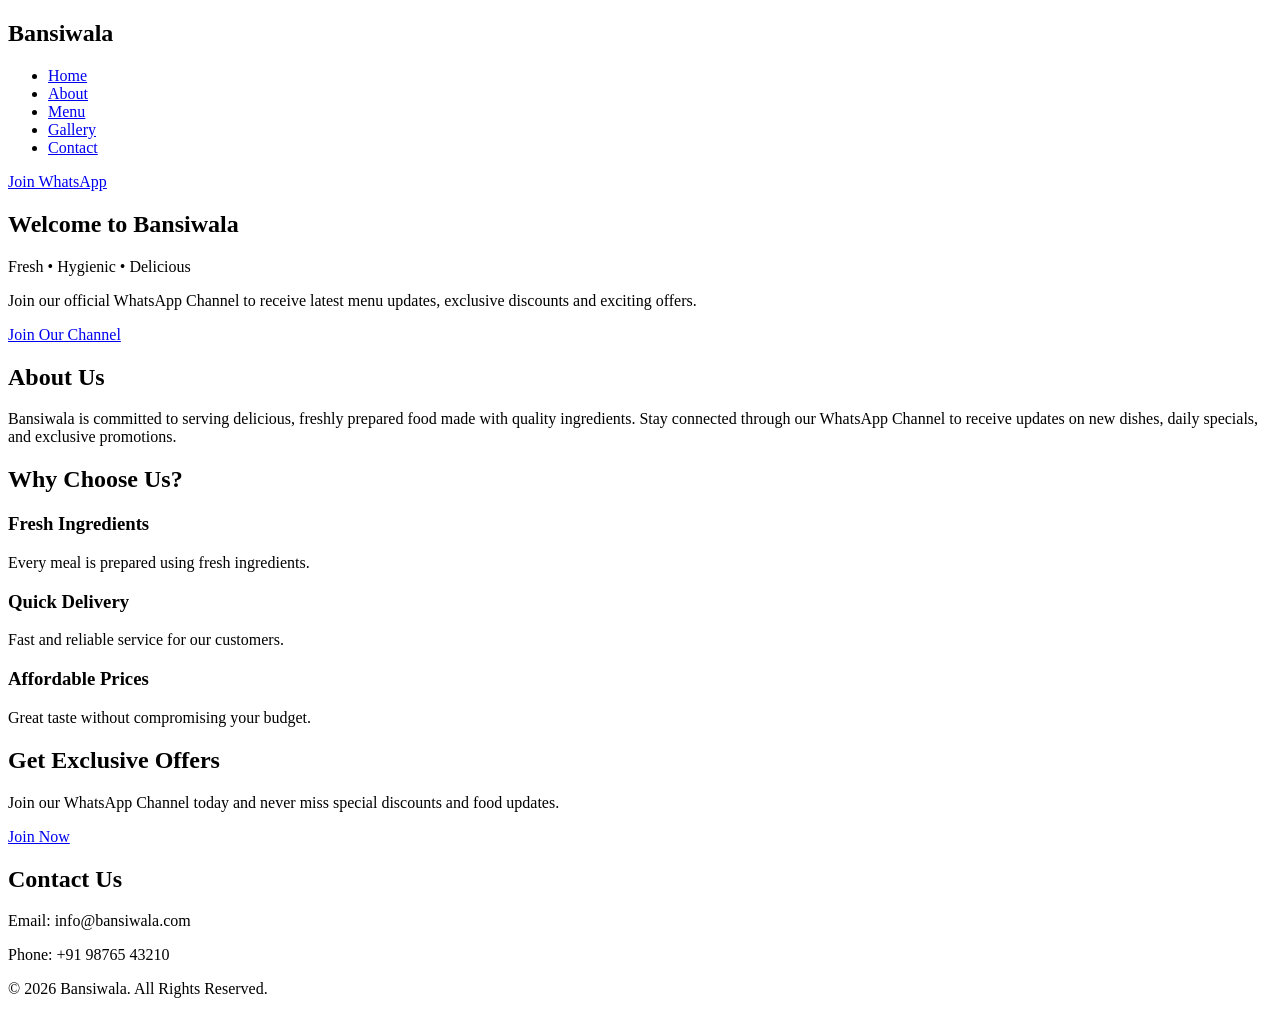
==== index.html @ 68e654a3 "Add files via upload" ====
<!DOCTYPE html>
<html lang="en">
<head>
    <meta charset="UTF-8">
    <meta name="viewport" content="width=device-width, initial-scale=1.0">
    <title>Bansiwala | Fresh Food & Offers</title>

    <meta name="description" content="Welcome to Bansiwala. Join our WhatsApp Channel for delicious food, special offers, and latest updates.">

    <link rel="stylesheet" href="css/style.css">
</head>
<body>

    <!-- Header -->
    <header>
        <nav class="navbar">
            <div class="logo">
                <h2>Bansiwala</h2>
            </div>

            <ul class="nav-links">
                <li><a href="#home">Home</a></li>
                <li><a href="#about">About</a></li>
                <li><a href="menu.html">Menu</a></li>
                <li><a href="gallery.html">Gallery</a></li>
                <li><a href="#contact">Contact</a></li>
            </ul>

            <a href="https://whatsapp.com/channel/0029VbCbAxzKAwEdVRpKkp0O"
               target="_blank"
               class="join-btn">
                Join WhatsApp
            </a>
        </nav>
    </header>

    <!-- Hero -->
    <section id="home" class="hero">

        <div class="hero-text">
            <h1>Welcome to Bansiwala</h1>

            <p>
                Fresh • Hygienic • Delicious
            </p>

            <p>
                Join our official WhatsApp Channel to receive
                latest menu updates, exclusive discounts and
                exciting offers.
            </p>

            <a href="https://whatsapp.com/channel/0029VbCbAxzKAwEdVRpKkp0O"
               target="_blank"
               class="hero-btn">
               Join Our Channel
            </a>
        </div>

    </section>

    <!-- About -->
    <section id="about">

        <h2>About Us</h2>

        <p>
            Bansiwala is committed to serving delicious,
            freshly prepared food made with quality ingredients.
            Stay connected through our WhatsApp Channel to receive
            updates on new dishes, daily specials, and exclusive
            promotions.
        </p>

    </section>

    <!-- Featured -->
    <section class="featured">

        <h2>Why Choose Us?</h2>

        <div class="cards">

            <div class="card">
                <h3>Fresh Ingredients</h3>
                <p>Every meal is prepared using fresh ingredients.</p>
            </div>

            <div class="card">
                <h3>Quick Delivery</h3>
                <p>Fast and reliable service for our customers.</p>
            </div>

            <div class="card">
                <h3>Affordable Prices</h3>
                <p>Great taste without compromising your budget.</p>
            </div>

        </div>

    </section>

    <!-- CTA -->
    <section class="cta">

        <h2>Get Exclusive Offers</h2>

        <p>
            Join our WhatsApp Channel today and never miss
            special discounts and food updates.
        </p>

        <a href="https://whatsapp.com/channel/0029VbCbAxzKAwEdVRpKkp0O"
           target="_blank"
           class="hero-btn">
           Join Now
        </a>

    </section>

    <!-- Contact -->
    <section id="contact">

        <h2>Contact Us</h2>

        <p>Email: info@bansiwala.com</p>

        <p>Phone: +91 98765 43210</p>

    </section>

    <!-- Footer -->
    <footer>

        <p>
            © 2026 Bansiwala. All Rights Reserved.
        </p>

    </footer>

    <script src="js/script.js"></script>

</body>
</html>
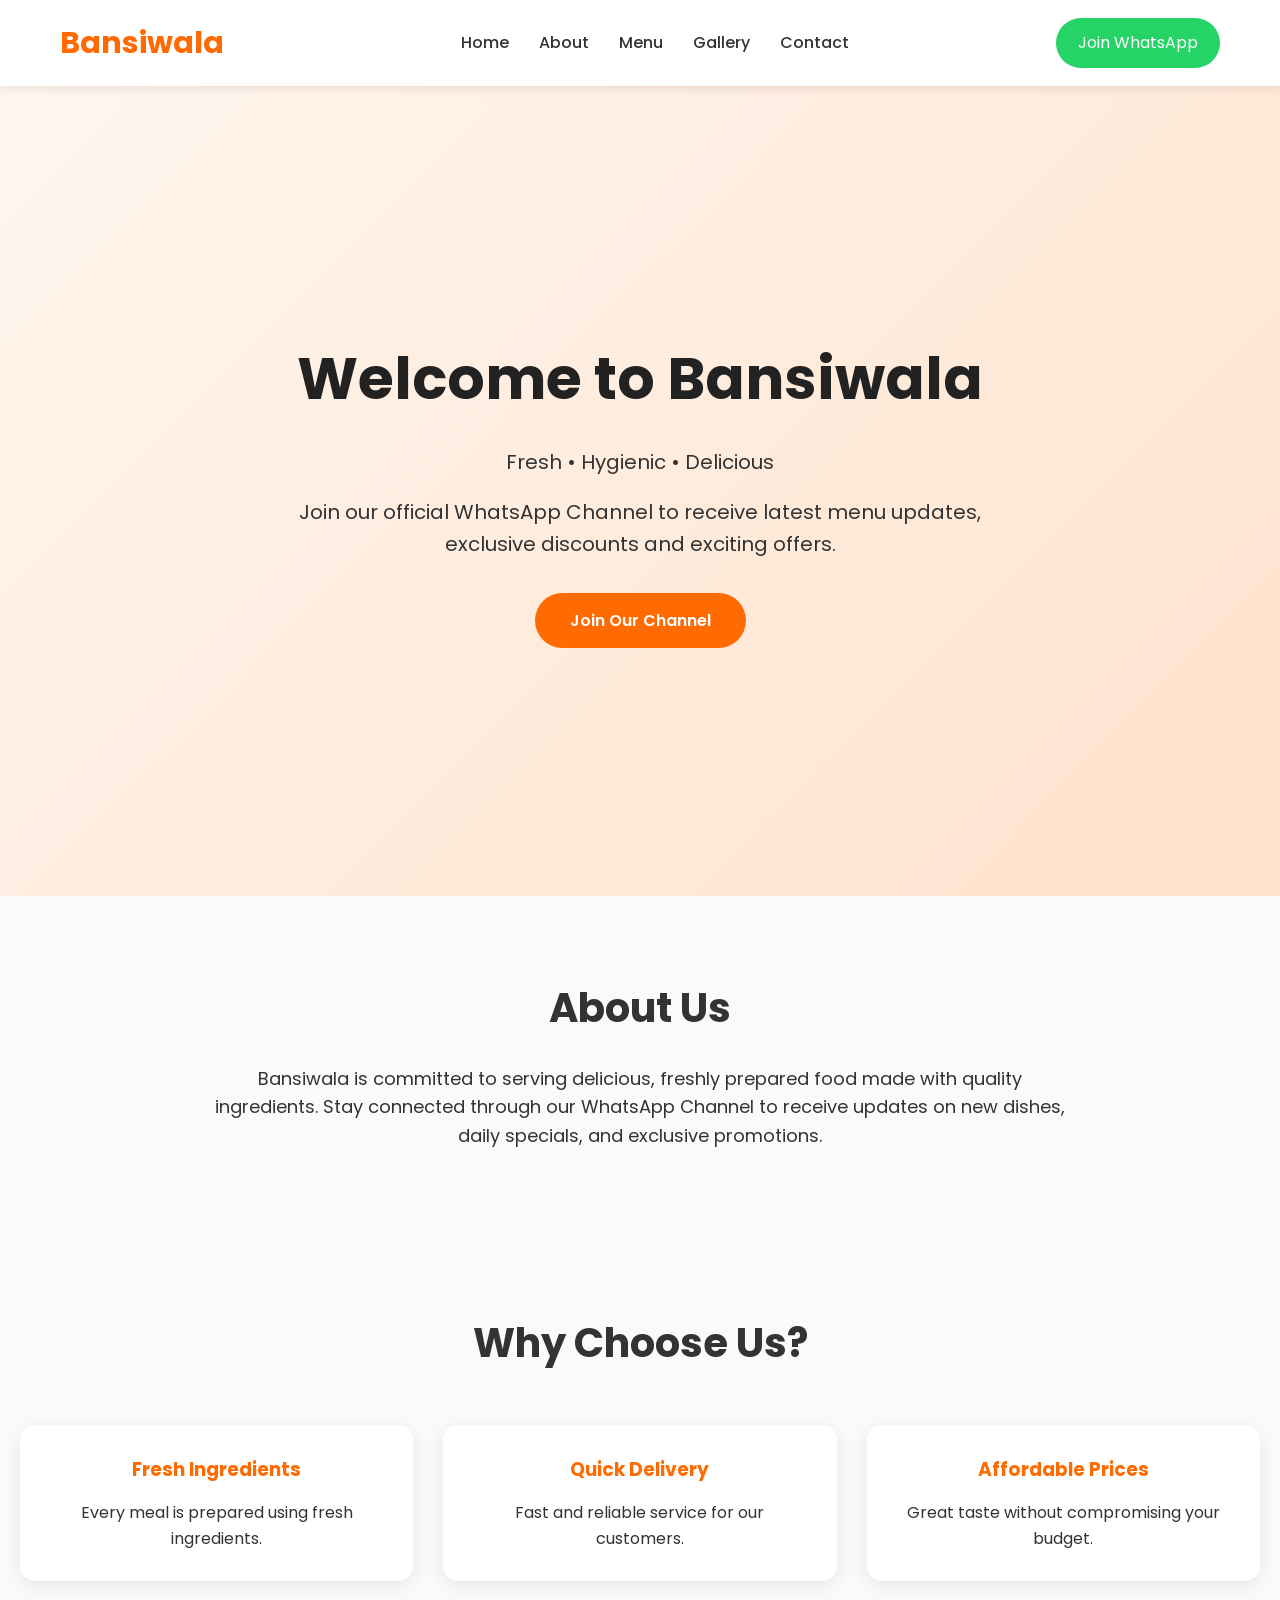
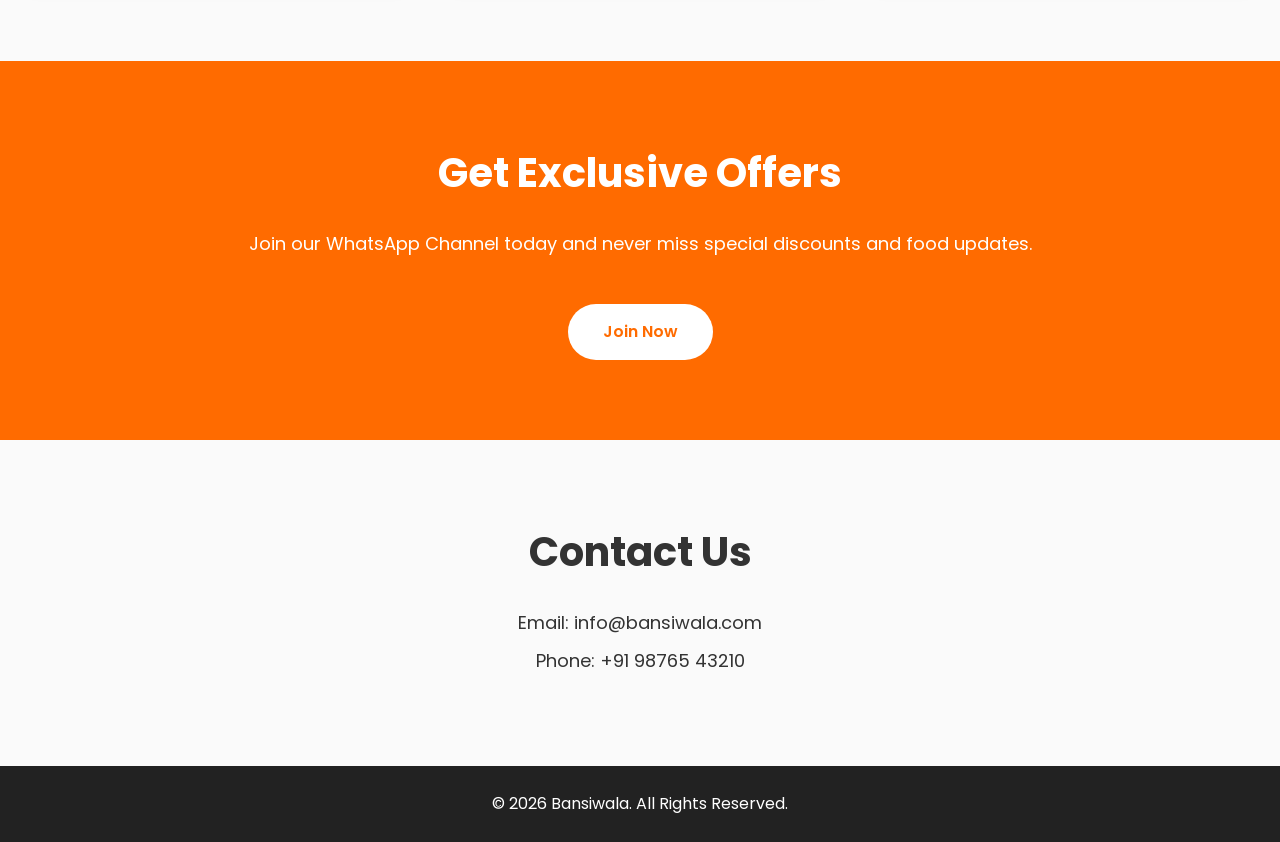
==== commit 0213914c: "Initial commit" ====
--- a/index.html
+++ b/index.html
@@ -1,144 +1,144 @@
-<!DOCTYPE html>
-<html lang="en">
-<head>
-    <meta charset="UTF-8">
-    <meta name="viewport" content="width=device-width, initial-scale=1.0">
-    <title>Bansiwala | Fresh Food & Offers</title>
-
-    <meta name="description" content="Welcome to Bansiwala. Join our WhatsApp Channel for delicious food, special offers, and latest updates.">
-
-    <link rel="stylesheet" href="css/style.css">
-</head>
-<body>
-
-    <!-- Header -->
-    <header>
-        <nav class="navbar">
-            <div class="logo">
-                <h2>Bansiwala</h2>
-            </div>
-
-            <ul class="nav-links">
-                <li><a href="#home">Home</a></li>
-                <li><a href="#about">About</a></li>
-                <li><a href="menu.html">Menu</a></li>
-                <li><a href="gallery.html">Gallery</a></li>
-                <li><a href="#contact">Contact</a></li>
-            </ul>
-
-            <a href="https://whatsapp.com/channel/0029VbCbAxzKAwEdVRpKkp0O"
-               target="_blank"
-               class="join-btn">
-                Join WhatsApp
-            </a>
-        </nav>
-    </header>
-
-    <!-- Hero -->
-    <section id="home" class="hero">
-
-        <div class="hero-text">
-            <h1>Welcome to Bansiwala</h1>
-
-            <p>
-                Fresh • Hygienic • Delicious
-            </p>
-
-            <p>
-                Join our official WhatsApp Channel to receive
-                latest menu updates, exclusive discounts and
-                exciting offers.
-            </p>
-
-            <a href="https://whatsapp.com/channel/0029VbCbAxzKAwEdVRpKkp0O"
-               target="_blank"
-               class="hero-btn">
-               Join Our Channel
-            </a>
-        </div>
-
-    </section>
-
-    <!-- About -->
-    <section id="about">
-
-        <h2>About Us</h2>
-
-        <p>
-            Bansiwala is committed to serving delicious,
-            freshly prepared food made with quality ingredients.
-            Stay connected through our WhatsApp Channel to receive
-            updates on new dishes, daily specials, and exclusive
-            promotions.
-        </p>
-
-    </section>
-
-    <!-- Featured -->
-    <section class="featured">
-
-        <h2>Why Choose Us?</h2>
-
-        <div class="cards">
-
-            <div class="card">
-                <h3>Fresh Ingredients</h3>
-                <p>Every meal is prepared using fresh ingredients.</p>
-            </div>
-
-            <div class="card">
-                <h3>Quick Delivery</h3>
-                <p>Fast and reliable service for our customers.</p>
-            </div>
-
-            <div class="card">
-                <h3>Affordable Prices</h3>
-                <p>Great taste without compromising your budget.</p>
-            </div>
-
-        </div>
-
-    </section>
-
-    <!-- CTA -->
-    <section class="cta">
-
-        <h2>Get Exclusive Offers</h2>
-
-        <p>
-            Join our WhatsApp Channel today and never miss
-            special discounts and food updates.
-        </p>
-
-        <a href="https://whatsapp.com/channel/0029VbCbAxzKAwEdVRpKkp0O"
-           target="_blank"
-           class="hero-btn">
-           Join Now
-        </a>
-
-    </section>
-
-    <!-- Contact -->
-    <section id="contact">
-
-        <h2>Contact Us</h2>
-
-        <p>Email: info@bansiwala.com</p>
-
-        <p>Phone: +91 98765 43210</p>
-
-    </section>
-
-    <!-- Footer -->
-    <footer>
-
-        <p>
-            © 2026 Bansiwala. All Rights Reserved.
-        </p>
-
-    </footer>
-
-    <script src="js/script.js"></script>
-
-</body>
+<!DOCTYPE html>
+<html lang="en">
+<head>
+    <meta charset="UTF-8">
+    <meta name="viewport" content="width=device-width, initial-scale=1.0">
+    <title>Bansiwala | Fresh Food & Offers</title>
+
+    <meta name="description" content="Welcome to Bansiwala. Join our WhatsApp Channel for delicious food, special offers, and latest updates.">
+
+    <link rel="stylesheet" href="css/style.css">
+</head>
+<body>
+
+    <!-- Header -->
+    <header>
+        <nav class="navbar">
+            <div class="logo">
+                <h2>Bansiwala</h2>
+            </div>
+
+            <ul class="nav-links">
+                <li><a href="#home">Home</a></li>
+                <li><a href="#about">About</a></li>
+                <li><a href="menu.html">Menu</a></li>
+                <li><a href="gallery.html">Gallery</a></li>
+                <li><a href="#contact">Contact</a></li>
+            </ul>
+
+            <a href="https://whatsapp.com/channel/0029VbCbAxzKAwEdVRpKkp0O"
+               target="_blank"
+               class="join-btn">
+                Join WhatsApp
+            </a>
+        </nav>
+    </header>
+
+    <!-- Hero -->
+    <section id="home" class="hero">
+
+        <div class="hero-text">
+            <h1>Welcome to Bansiwala</h1>
+
+            <p>
+                Fresh • Hygienic • Delicious
+            </p>
+
+            <p>
+                Join our official WhatsApp Channel to receive
+                latest menu updates, exclusive discounts and
+                exciting offers.
+            </p>
+
+            <a href="https://whatsapp.com/channel/0029VbCbAxzKAwEdVRpKkp0O"
+               target="_blank"
+               class="hero-btn">
+               Join Our Channel
+            </a>
+        </div>
+
+    </section>
+
+    <!-- About -->
+    <section id="about">
+
+        <h2>About Us</h2>
+
+        <p>
+            Bansiwala is committed to serving delicious,
+            freshly prepared food made with quality ingredients.
+            Stay connected through our WhatsApp Channel to receive
+            updates on new dishes, daily specials, and exclusive
+            promotions.
+        </p>
+
+    </section>
+
+    <!-- Featured -->
+    <section class="featured">
+
+        <h2>Why Choose Us?</h2>
+
+        <div class="cards">
+
+            <div class="card">
+                <h3>Fresh Ingredients</h3>
+                <p>Every meal is prepared using fresh ingredients.</p>
+            </div>
+
+            <div class="card">
+                <h3>Quick Delivery</h3>
+                <p>Fast and reliable service for our customers.</p>
+            </div>
+
+            <div class="card">
+                <h3>Affordable Prices</h3>
+                <p>Great taste without compromising your budget.</p>
+            </div>
+
+        </div>
+
+    </section>
+
+    <!-- CTA -->
+    <section class="cta">
+
+        <h2>Get Exclusive Offers</h2>
+
+        <p>
+            Join our WhatsApp Channel today and never miss
+            special discounts and food updates.
+        </p>
+
+        <a href="https://whatsapp.com/channel/0029VbCbAxzKAwEdVRpKkp0O"
+           target="_blank"
+           class="hero-btn">
+           Join Now
+        </a>
+
+    </section>
+
+    <!-- Contact -->
+    <section id="contact">
+
+        <h2>Contact Us</h2>
+
+        <p>Email: info@bansiwala.com</p>
+
+        <p>Phone: +91 98765 43210</p>
+
+    </section>
+
+    <!-- Footer -->
+    <footer>
+
+        <p>
+            © 2026 Bansiwala. All Rights Reserved.
+        </p>
+
+    </footer>
+
+    <script src="js/script.js"></script>
+
+</body>
 </html>
--- a/css/style.css
+++ b/css/style.css
@@ -0,0 +1,262 @@
+/* Google Font */
+@import url('https://fonts.googleapis.com/css2?family=Poppins:wght@300;400;500;600;700&display=swap');
+
+*{
+    margin:0;
+    padding:0;
+    box-sizing:border-box;
+    font-family:'Poppins',sans-serif;
+    scroll-behavior:smooth;
+}
+
+body{
+    background:#fafafa;
+    color:#333;
+    line-height:1.6;
+}
+
+/* ================= HEADER ================= */
+
+header{
+    position:sticky;
+    top:0;
+    width:100%;
+    background:#ffffff;
+    box-shadow:0 2px 10px rgba(0,0,0,.1);
+    z-index:1000;
+}
+
+.navbar{
+    max-width:1200px;
+    margin:auto;
+    padding:18px 20px;
+    display:flex;
+    justify-content:space-between;
+    align-items:center;
+}
+
+.logo h2{
+    color:#ff6b00;
+    font-size:30px;
+    font-weight:700;
+}
+
+.nav-links{
+    display:flex;
+    list-style:none;
+}
+
+.nav-links li{
+    margin-left:30px;
+}
+
+.nav-links a{
+    text-decoration:none;
+    color:#333;
+    font-weight:500;
+    transition:.3s;
+}
+
+.nav-links a:hover{
+    color:#ff6b00;
+}
+
+.join-btn{
+    background:#25D366;
+    color:white;
+    padding:12px 22px;
+    border-radius:40px;
+    text-decoration:none;
+    transition:.3s;
+}
+
+.join-btn:hover{
+    background:#1ea952;
+}
+
+/* ================= HERO ================= */
+
+.hero{
+    min-height:90vh;
+    display:flex;
+    justify-content:center;
+    align-items:center;
+    text-align:center;
+    padding:40px;
+    background:linear-gradient(135deg,#fff6ef,#ffe2cb);
+}
+
+.hero-text{
+    max-width:700px;
+}
+
+.hero h1{
+    font-size:58px;
+    margin-bottom:20px;
+    color:#222;
+}
+
+.hero p{
+    font-size:20px;
+    margin-bottom:18px;
+}
+
+.hero-btn{
+    display:inline-block;
+    margin-top:15px;
+    background:#ff6b00;
+    color:white;
+    text-decoration:none;
+    padding:15px 35px;
+    border-radius:50px;
+    transition:.3s;
+    font-weight:600;
+}
+
+.hero-btn:hover{
+    background:#e55f00;
+    transform:translateY(-2px);
+}
+
+/* ================= SECTION ================= */
+
+section{
+    padding:80px 20px;
+}
+
+section h2{
+    text-align:center;
+    font-size:40px;
+    margin-bottom:25px;
+}
+
+section p{
+    text-align:center;
+    max-width:850px;
+    margin:auto;
+    font-size:18px;
+}
+
+/* ================= FEATURED ================= */
+
+.cards{
+    margin-top:50px;
+    display:grid;
+    grid-template-columns:repeat(auto-fit,minmax(280px,1fr));
+    gap:30px;
+}
+
+.card{
+    background:white;
+    padding:30px;
+    border-radius:15px;
+    text-align:center;
+    box-shadow:0 5px 20px rgba(0,0,0,.08);
+    transition:.3s;
+}
+
+.card:hover{
+    transform:translateY(-10px);
+}
+
+.card h3{
+    color:#ff6b00;
+    margin-bottom:15px;
+}
+
+.card p{
+    font-size:16px;
+}
+
+/* ================= CTA ================= */
+
+.cta{
+    background:#ff6b00;
+    color:white;
+    text-align:center;
+}
+
+.cta h2{
+    color:white;
+}
+
+.cta p{
+    margin-bottom:30px;
+}
+
+.cta .hero-btn{
+    background:white;
+    color:#ff6b00;
+}
+
+.cta .hero-btn:hover{
+    background:#f1f1f1;
+}
+
+/* ================= CONTACT ================= */
+
+#contact p{
+    margin:10px auto;
+}
+
+/* ================= FOOTER ================= */
+
+footer{
+    background:#222;
+    color:white;
+    text-align:center;
+    padding:25px;
+}
+
+/* ================= RESPONSIVE ================= */
+
+@media(max-width:900px){
+
+    .navbar{
+        flex-direction:column;
+        gap:20px;
+    }
+
+    .nav-links{
+        flex-wrap:wrap;
+        justify-content:center;
+    }
+
+    .nav-links li{
+        margin:10px;
+    }
+
+    .hero h1{
+        font-size:42px;
+    }
+
+    .hero p{
+        font-size:18px;
+    }
+
+}
+
+@media(max-width:600px){
+
+    .hero{
+        padding:20px;
+    }
+
+    .hero h1{
+        font-size:34px;
+    }
+
+    section h2{
+        font-size:30px;
+    }
+
+    .hero-btn{
+        padding:13px 28px;
+    }
+
+    .join-btn{
+        width:100%;
+        text-align:center;
+    }
+
+}
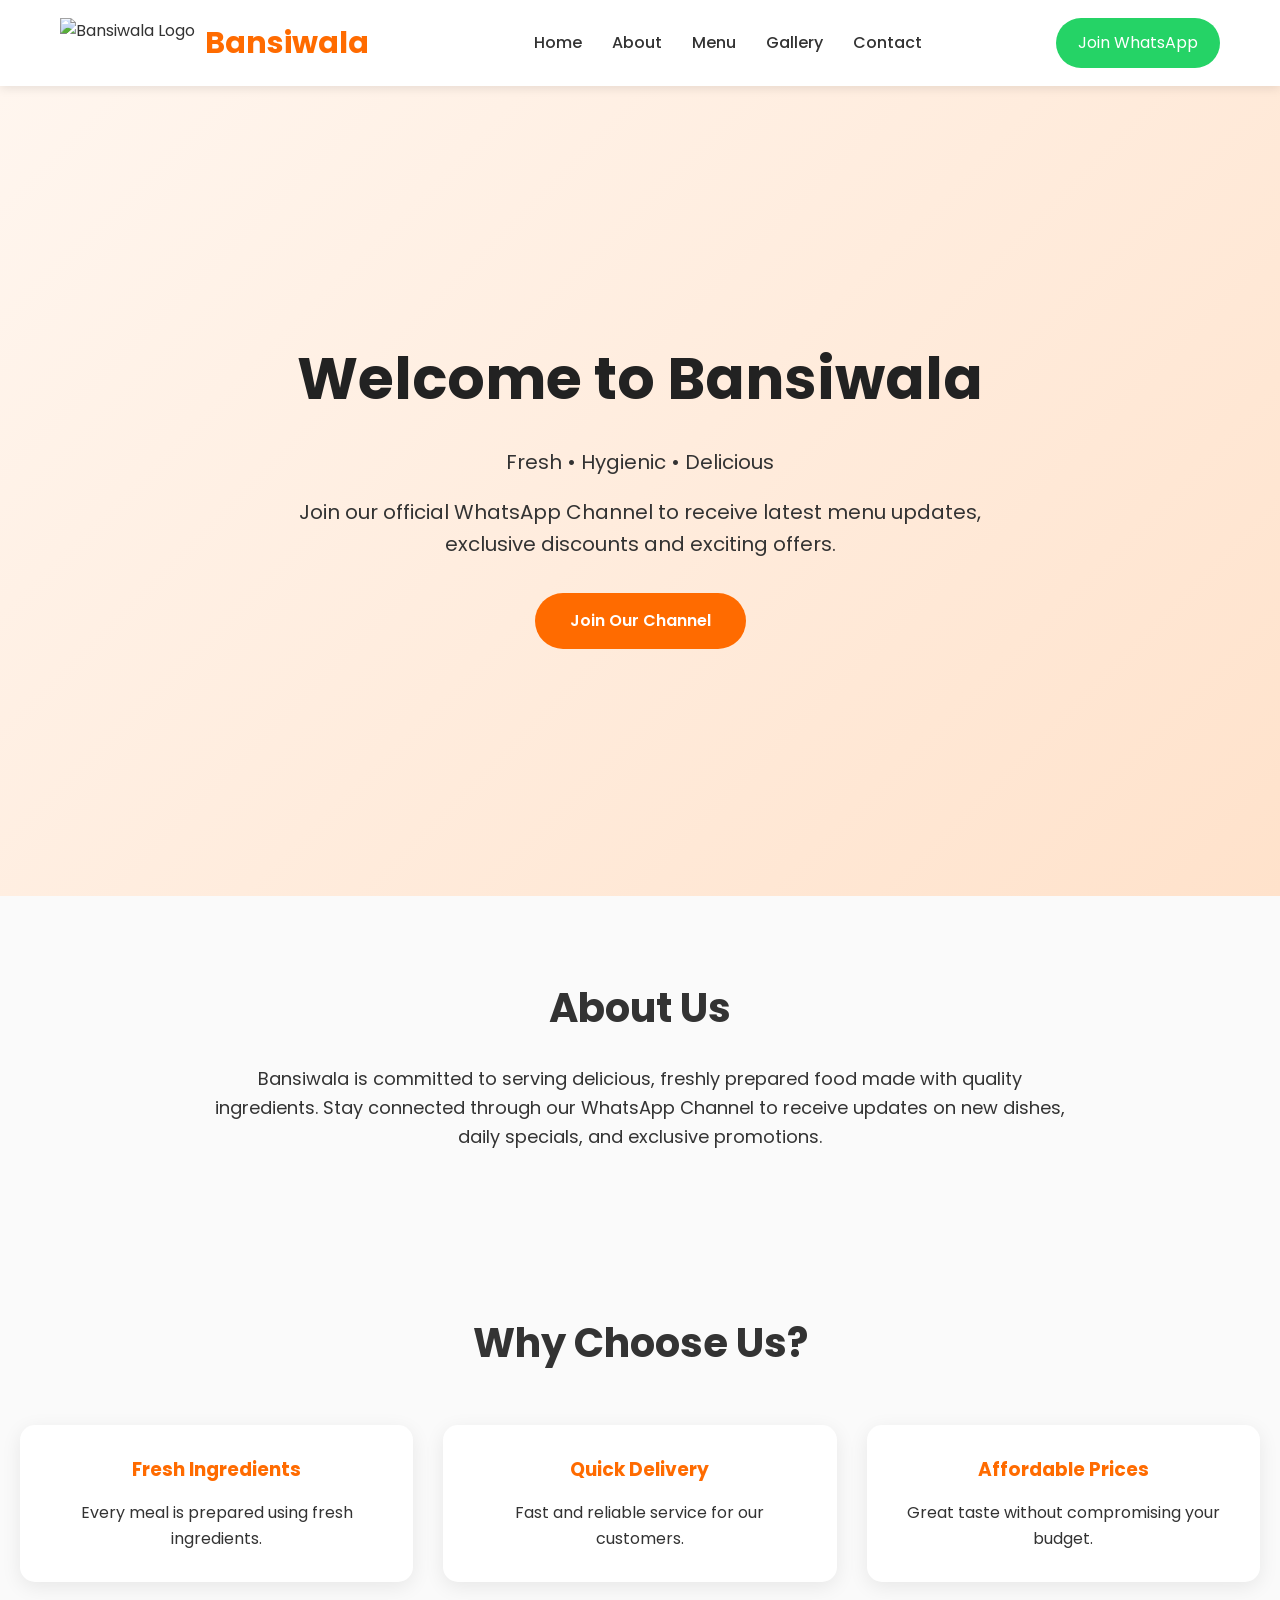
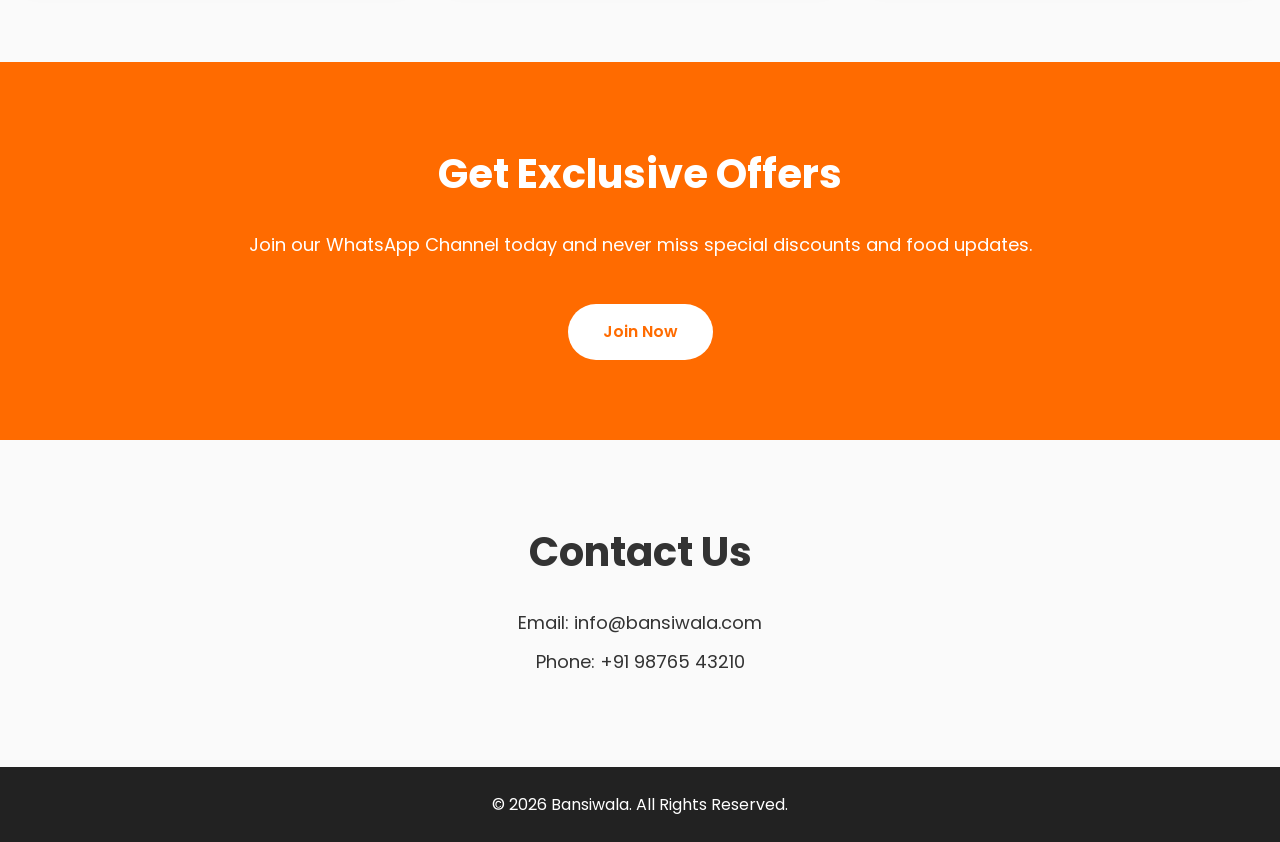
==== commit 9d9973f5: "cart chanes and format changes" ====
--- a/index.html
+++ b/index.html
@@ -15,6 +15,7 @@
     <header>
         <nav class="navbar">
             <div class="logo">
+                <img src="images/logo.png" alt="Bansiwala Logo" class="logo-img">
                 <h2>Bansiwala</h2>
             </div>
 
@@ -138,7 +139,7 @@
 
     </footer>
 
-    <script src="js/script.js"></script>
+    <script src="script/script.js"></script>
 
 </body>
 </html>
--- a/css/style.css
+++ b/css/style.css
@@ -33,6 +33,21 @@
     display:flex;
     justify-content:space-between;
     align-items:center;
+}
+
+.logo {
+    display: flex;
+    align-items: center;
+    gap: 10px;
+}
+
+.logo-img {
+    height: 50px;
+    width: auto;
+}
+
+.logo h2 {
+    margin: 0;
 }
 
 .logo h2{
@@ -208,6 +223,205 @@
     padding:25px;
 }
 
+/* ================= CART ================= */
+
+.cart-btn {
+    background: #ff6b00;
+    color: white;
+    border: none;
+    padding: 12px 22px;
+    border-radius: 40px;
+    cursor: pointer;
+    font-weight: 600;
+    font-size: 16px;
+    transition: .3s;
+}
+
+.cart-btn:hover {
+    background: #e55f00;
+}
+
+#cartCount {
+    background: #e55f00;
+    border-radius: 50%;
+    padding: 2px 8px;
+    margin-left: 5px;
+}
+
+.card-footer {
+    display: flex;
+    justify-content: space-between;
+    align-items: center;
+    margin-top: 15px;
+    padding-top: 15px;
+    border-top: 1px solid #f0f0f0;
+}
+
+.card-footer .price {
+    font-size: 22px;
+    color: #ff6b00;
+    margin: 0;
+}
+
+.add-to-cart {
+    background: #ff6b00;
+    color: white;
+    border: none;
+    padding: 8px 16px;
+    border-radius: 20px;
+    cursor: pointer;
+    font-weight: 600;
+    transition: .3s;
+    font-size: 14px;
+}
+
+.add-to-cart:hover {
+    background: #e55f00;
+    transform: scale(1.05);
+}
+
+/* Modal */
+.modal {
+    display: none;
+    position: fixed;
+    z-index: 2000;
+    left: 0;
+    top: 0;
+    width: 100%;
+    height: 100%;
+    background-color: rgba(0, 0, 0, 0.5);
+}
+
+.modal-content {
+    background-color: white;
+    margin: 5% auto;
+    padding: 30px;
+    border-radius: 15px;
+    width: 90%;
+    max-width: 500px;
+    max-height: 70vh;
+    overflow-y: auto;
+}
+
+.close {
+    color: #aaa;
+    float: right;
+    font-size: 28px;
+    font-weight: bold;
+    cursor: pointer;
+}
+
+.close:hover,
+.close:focus {
+    color: #000;
+}
+
+.modal-content h2 {
+    margin-bottom: 20px;
+    color: #ff6b00;
+}
+
+.cart-item {
+    display: flex;
+    justify-content: space-between;
+    align-items: center;
+    padding: 12px;
+    border-bottom: 1px solid #f0f0f0;
+    margin-bottom: 10px;
+}
+
+.item-info {
+    text-align: left;
+    flex: 1;
+}
+
+.item-info h4 {
+    margin: 0;
+    color: #333;
+}
+
+.item-info p {
+    margin: 5px 0 0 0;
+    color: #666;
+    font-size: 14px;
+}
+
+.item-actions {
+    display: flex;
+    align-items: center;
+    gap: 10px;
+}
+
+.qty-btn {
+    background: #f0f0f0;
+    border: none;
+    width: 28px;
+    height: 28px;
+    border-radius: 4px;
+    cursor: pointer;
+    font-weight: 600;
+}
+
+.qty-btn:hover {
+    background: #ddd;
+}
+
+.remove-btn {
+    background: #ff4444;
+    color: white;
+    border: none;
+    padding: 5px 12px;
+    border-radius: 20px;
+    cursor: pointer;
+    font-size: 12px;
+    transition: .3s;
+}
+
+.remove-btn:hover {
+    background: #cc0000;
+}
+
+.cart-total {
+    margin-top: 20px;
+    padding-top: 15px;
+    border-top: 2px solid #ff6b00;
+    text-align: right;
+}
+
+.cart-total h3 {
+    color: #ff6b00;
+    margin: 0;
+    font-size: 22px;
+}
+
+.checkout-btn {
+    width: 100%;
+    background: #25D366;
+    color: white;
+    border: none;
+    padding: 15px;
+    border-radius: 25px;
+    font-weight: 600;
+    font-size: 16px;
+    cursor: pointer;
+    margin-top: 20px;
+    transition: .3s;
+}
+
+.checkout-btn:hover {
+    background: #1ea952;
+}
+
+#cartItems {
+    min-height: 100px;
+}
+
+.empty-cart {
+    text-align: center;
+    padding: 40px 20px;
+    color: #666;
+}
+
 /* ================= RESPONSIVE ================= */
 
 @media(max-width:900px){
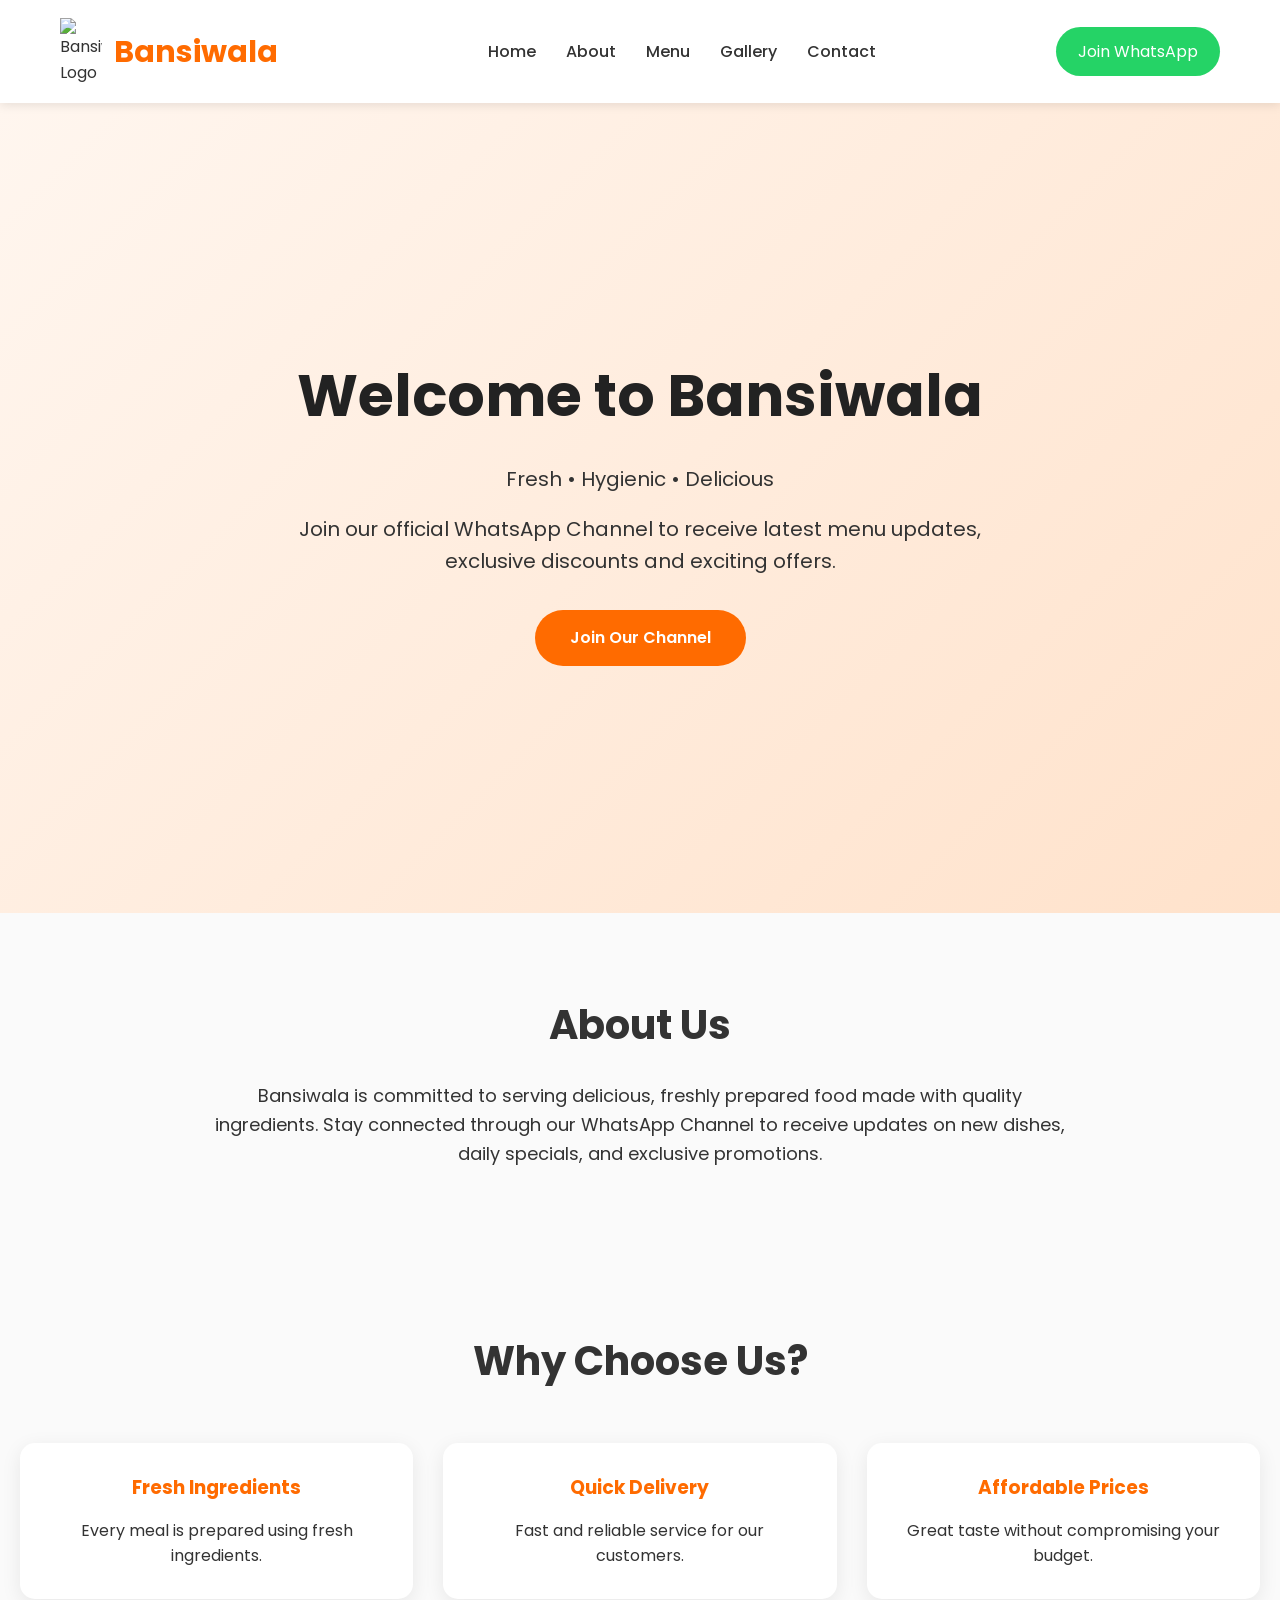
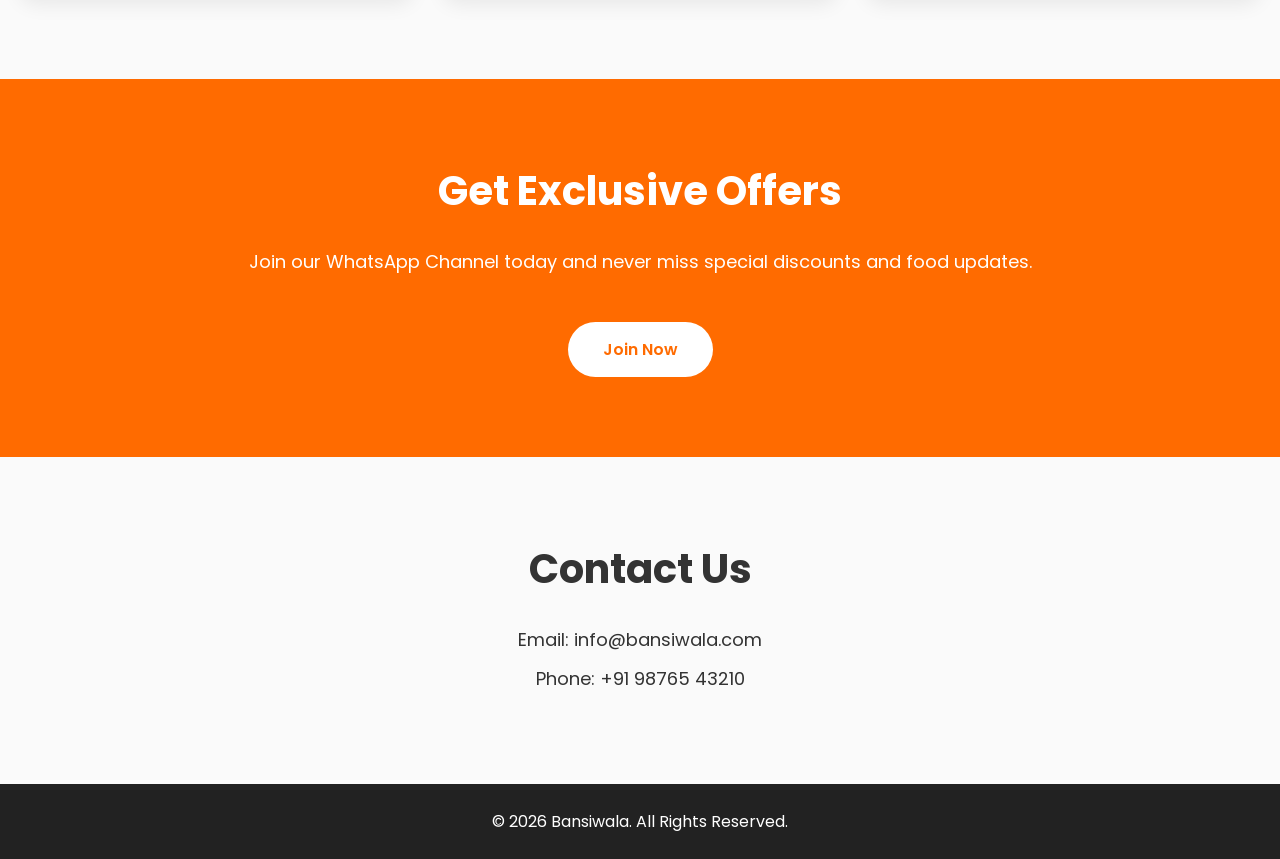
==== commit 87d17461: "Cart changes and logo changes" ====
--- a/index.html
+++ b/index.html
@@ -1,145 +1,145 @@
-<!DOCTYPE html>
-<html lang="en">
-<head>
-    <meta charset="UTF-8">
-    <meta name="viewport" content="width=device-width, initial-scale=1.0">
-    <title>Bansiwala | Fresh Food & Offers</title>
-
-    <meta name="description" content="Welcome to Bansiwala. Join our WhatsApp Channel for delicious food, special offers, and latest updates.">
-
-    <link rel="stylesheet" href="css/style.css">
-</head>
-<body>
-
-    <!-- Header -->
-    <header>
-        <nav class="navbar">
-            <div class="logo">
-                <img src="images/logo.png" alt="Bansiwala Logo" class="logo-img">
-                <h2>Bansiwala</h2>
-            </div>
-
-            <ul class="nav-links">
-                <li><a href="#home">Home</a></li>
-                <li><a href="#about">About</a></li>
-                <li><a href="menu.html">Menu</a></li>
-                <li><a href="gallery.html">Gallery</a></li>
-                <li><a href="#contact">Contact</a></li>
-            </ul>
-
-            <a href="https://whatsapp.com/channel/0029VbCbAxzKAwEdVRpKkp0O"
-               target="_blank"
-               class="join-btn">
-                Join WhatsApp
-            </a>
-        </nav>
-    </header>
-
-    <!-- Hero -->
-    <section id="home" class="hero">
-
-        <div class="hero-text">
-            <h1>Welcome to Bansiwala</h1>
-
-            <p>
-                Fresh • Hygienic • Delicious
-            </p>
-
-            <p>
-                Join our official WhatsApp Channel to receive
-                latest menu updates, exclusive discounts and
-                exciting offers.
-            </p>
-
-            <a href="https://whatsapp.com/channel/0029VbCbAxzKAwEdVRpKkp0O"
-               target="_blank"
-               class="hero-btn">
-               Join Our Channel
-            </a>
-        </div>
-
-    </section>
-
-    <!-- About -->
-    <section id="about">
-
-        <h2>About Us</h2>
-
-        <p>
-            Bansiwala is committed to serving delicious,
-            freshly prepared food made with quality ingredients.
-            Stay connected through our WhatsApp Channel to receive
-            updates on new dishes, daily specials, and exclusive
-            promotions.
-        </p>
-
-    </section>
-
-    <!-- Featured -->
-    <section class="featured">
-
-        <h2>Why Choose Us?</h2>
-
-        <div class="cards">
-
-            <div class="card">
-                <h3>Fresh Ingredients</h3>
-                <p>Every meal is prepared using fresh ingredients.</p>
-            </div>
-
-            <div class="card">
-                <h3>Quick Delivery</h3>
-                <p>Fast and reliable service for our customers.</p>
-            </div>
-
-            <div class="card">
-                <h3>Affordable Prices</h3>
-                <p>Great taste without compromising your budget.</p>
-            </div>
-
-        </div>
-
-    </section>
-
-    <!-- CTA -->
-    <section class="cta">
-
-        <h2>Get Exclusive Offers</h2>
-
-        <p>
-            Join our WhatsApp Channel today and never miss
-            special discounts and food updates.
-        </p>
-
-        <a href="https://whatsapp.com/channel/0029VbCbAxzKAwEdVRpKkp0O"
-           target="_blank"
-           class="hero-btn">
-           Join Now
-        </a>
-
-    </section>
-
-    <!-- Contact -->
-    <section id="contact">
-
-        <h2>Contact Us</h2>
-
-        <p>Email: info@bansiwala.com</p>
-
-        <p>Phone: +91 98765 43210</p>
-
-    </section>
-
-    <!-- Footer -->
-    <footer>
-
-        <p>
-            © 2026 Bansiwala. All Rights Reserved.
-        </p>
-
-    </footer>
-
-    <script src="script/script.js"></script>
-
-</body>
+<!DOCTYPE html>
+<html lang="en">
+<head>
+    <meta charset="UTF-8">
+    <meta name="viewport" content="width=device-width, initial-scale=1.0">
+    <title>Bansiwala | Fresh Food & Offers</title>
+
+    <meta name="description" content="Welcome to Bansiwala. Join our WhatsApp Channel for delicious food, special offers, and latest updates.">
+
+    <link rel="stylesheet" href="css/style.css">
+</head>
+<body>
+
+    <!-- Header -->
+    <header>
+        <nav class="navbar">
+            <div class="logo">
+                <img src="images/logo.png" alt="Bansiwala Logo" class="logo-img">
+                <h2>Bansiwala</h2>
+            </div>
+
+            <ul class="nav-links">
+                <li><a href="#home">Home</a></li>
+                <li><a href="#about">About</a></li>
+                <li><a href="menu.html">Menu</a></li>
+                <li><a href="gallery.html">Gallery</a></li>
+                <li><a href="#contact">Contact</a></li>
+            </ul>
+
+            <a href="https://whatsapp.com/channel/0029VbCbAxzKAwEdVRpKkp0O"
+               target="_blank"
+               class="join-btn">
+                Join WhatsApp
+            </a>
+        </nav>
+    </header>
+
+    <!-- Hero -->
+    <section id="home" class="hero">
+
+        <div class="hero-text">
+            <h1>Welcome to Bansiwala</h1>
+
+            <p>
+                Fresh • Hygienic • Delicious
+            </p>
+
+            <p>
+                Join our official WhatsApp Channel to receive
+                latest menu updates, exclusive discounts and
+                exciting offers.
+            </p>
+
+            <a href="https://whatsapp.com/channel/0029VbCbAxzKAwEdVRpKkp0O"
+               target="_blank"
+               class="hero-btn">
+               Join Our Channel
+            </a>
+        </div>
+
+    </section>
+
+    <!-- About -->
+    <section id="about">
+
+        <h2>About Us</h2>
+
+        <p>
+            Bansiwala is committed to serving delicious,
+            freshly prepared food made with quality ingredients.
+            Stay connected through our WhatsApp Channel to receive
+            updates on new dishes, daily specials, and exclusive
+            promotions.
+        </p>
+
+    </section>
+
+    <!-- Featured -->
+    <section class="featured">
+
+        <h2>Why Choose Us?</h2>
+
+        <div class="cards">
+
+            <div class="card">
+                <h3>Fresh Ingredients</h3>
+                <p>Every meal is prepared using fresh ingredients.</p>
+            </div>
+
+            <div class="card">
+                <h3>Quick Delivery</h3>
+                <p>Fast and reliable service for our customers.</p>
+            </div>
+
+            <div class="card">
+                <h3>Affordable Prices</h3>
+                <p>Great taste without compromising your budget.</p>
+            </div>
+
+        </div>
+
+    </section>
+
+    <!-- CTA -->
+    <section class="cta">
+
+        <h2>Get Exclusive Offers</h2>
+
+        <p>
+            Join our WhatsApp Channel today and never miss
+            special discounts and food updates.
+        </p>
+
+        <a href="https://whatsapp.com/channel/0029VbCbAxzKAwEdVRpKkp0O"
+           target="_blank"
+           class="hero-btn">
+           Join Now
+        </a>
+
+    </section>
+
+    <!-- Contact -->
+    <section id="contact">
+
+        <h2>Contact Us</h2>
+
+        <p>Email: info@bansiwala.com</p>
+
+        <p>Phone: +91 98765 43210</p>
+
+    </section>
+
+    <!-- Footer -->
+    <footer>
+
+        <p>
+            © 2026 Bansiwala. All Rights Reserved.
+        </p>
+
+    </footer>
+
+    <script src="js/script.js"></script>
+
+</body>
 </html>
--- a/css/style.css
+++ b/css/style.css
@@ -1,476 +1,275 @@
-/* Google Font */
-@import url('https://fonts.googleapis.com/css2?family=Poppins:wght@300;400;500;600;700&display=swap');
-
-*{
-    margin:0;
-    padding:0;
-    box-sizing:border-box;
-    font-family:'Poppins',sans-serif;
-    scroll-behavior:smooth;
-}
-
-body{
-    background:#fafafa;
-    color:#333;
-    line-height:1.6;
-}
-
-/* ================= HEADER ================= */
-
-header{
-    position:sticky;
-    top:0;
-    width:100%;
-    background:#ffffff;
-    box-shadow:0 2px 10px rgba(0,0,0,.1);
-    z-index:1000;
-}
-
-.navbar{
-    max-width:1200px;
-    margin:auto;
-    padding:18px 20px;
-    display:flex;
-    justify-content:space-between;
-    align-items:center;
-}
-
-.logo {
-    display: flex;
-    align-items: center;
-    gap: 10px;
-}
-
-.logo-img {
-    height: 50px;
-    width: auto;
-}
-
-.logo h2 {
-    margin: 0;
-}
-
-.logo h2{
-    color:#ff6b00;
-    font-size:30px;
-    font-weight:700;
-}
-
-.nav-links{
-    display:flex;
-    list-style:none;
-}
-
-.nav-links li{
-    margin-left:30px;
-}
-
-.nav-links a{
-    text-decoration:none;
-    color:#333;
-    font-weight:500;
-    transition:.3s;
-}
-
-.nav-links a:hover{
-    color:#ff6b00;
-}
-
-.join-btn{
-    background:#25D366;
-    color:white;
-    padding:12px 22px;
-    border-radius:40px;
-    text-decoration:none;
-    transition:.3s;
-}
-
-.join-btn:hover{
-    background:#1ea952;
-}
-
-/* ================= HERO ================= */
-
-.hero{
-    min-height:90vh;
-    display:flex;
-    justify-content:center;
-    align-items:center;
-    text-align:center;
-    padding:40px;
-    background:linear-gradient(135deg,#fff6ef,#ffe2cb);
-}
-
-.hero-text{
-    max-width:700px;
-}
-
-.hero h1{
-    font-size:58px;
-    margin-bottom:20px;
-    color:#222;
-}
-
-.hero p{
-    font-size:20px;
-    margin-bottom:18px;
-}
-
-.hero-btn{
-    display:inline-block;
-    margin-top:15px;
-    background:#ff6b00;
-    color:white;
-    text-decoration:none;
-    padding:15px 35px;
-    border-radius:50px;
-    transition:.3s;
-    font-weight:600;
-}
-
-.hero-btn:hover{
-    background:#e55f00;
-    transform:translateY(-2px);
-}
-
-/* ================= SECTION ================= */
-
-section{
-    padding:80px 20px;
-}
-
-section h2{
-    text-align:center;
-    font-size:40px;
-    margin-bottom:25px;
-}
-
-section p{
-    text-align:center;
-    max-width:850px;
-    margin:auto;
-    font-size:18px;
-}
-
-/* ================= FEATURED ================= */
-
-.cards{
-    margin-top:50px;
-    display:grid;
-    grid-template-columns:repeat(auto-fit,minmax(280px,1fr));
-    gap:30px;
-}
-
-.card{
-    background:white;
-    padding:30px;
-    border-radius:15px;
-    text-align:center;
-    box-shadow:0 5px 20px rgba(0,0,0,.08);
-    transition:.3s;
-}
-
-.card:hover{
-    transform:translateY(-10px);
-}
-
-.card h3{
-    color:#ff6b00;
-    margin-bottom:15px;
-}
-
-.card p{
-    font-size:16px;
-}
-
-/* ================= CTA ================= */
-
-.cta{
-    background:#ff6b00;
-    color:white;
-    text-align:center;
-}
-
-.cta h2{
-    color:white;
-}
-
-.cta p{
-    margin-bottom:30px;
-}
-
-.cta .hero-btn{
-    background:white;
-    color:#ff6b00;
-}
-
-.cta .hero-btn:hover{
-    background:#f1f1f1;
-}
-
-/* ================= CONTACT ================= */
-
-#contact p{
-    margin:10px auto;
-}
-
-/* ================= FOOTER ================= */
-
-footer{
-    background:#222;
-    color:white;
-    text-align:center;
-    padding:25px;
-}
-
-/* ================= CART ================= */
-
-.cart-btn {
-    background: #ff6b00;
-    color: white;
-    border: none;
-    padding: 12px 22px;
-    border-radius: 40px;
-    cursor: pointer;
-    font-weight: 600;
-    font-size: 16px;
-    transition: .3s;
-}
-
-.cart-btn:hover {
-    background: #e55f00;
-}
-
-#cartCount {
-    background: #e55f00;
-    border-radius: 50%;
-    padding: 2px 8px;
-    margin-left: 5px;
-}
-
-.card-footer {
-    display: flex;
-    justify-content: space-between;
-    align-items: center;
-    margin-top: 15px;
-    padding-top: 15px;
-    border-top: 1px solid #f0f0f0;
-}
-
-.card-footer .price {
-    font-size: 22px;
-    color: #ff6b00;
-    margin: 0;
-}
-
-.add-to-cart {
-    background: #ff6b00;
-    color: white;
-    border: none;
-    padding: 8px 16px;
-    border-radius: 20px;
-    cursor: pointer;
-    font-weight: 600;
-    transition: .3s;
-    font-size: 14px;
-}
-
-.add-to-cart:hover {
-    background: #e55f00;
-    transform: scale(1.05);
-}
-
-/* Modal */
-.modal {
-    display: none;
-    position: fixed;
-    z-index: 2000;
-    left: 0;
-    top: 0;
-    width: 100%;
-    height: 100%;
-    background-color: rgba(0, 0, 0, 0.5);
-}
-
-.modal-content {
-    background-color: white;
-    margin: 5% auto;
-    padding: 30px;
-    border-radius: 15px;
-    width: 90%;
-    max-width: 500px;
-    max-height: 70vh;
-    overflow-y: auto;
-}
-
-.close {
-    color: #aaa;
-    float: right;
-    font-size: 28px;
-    font-weight: bold;
-    cursor: pointer;
-}
-
-.close:hover,
-.close:focus {
-    color: #000;
-}
-
-.modal-content h2 {
-    margin-bottom: 20px;
-    color: #ff6b00;
-}
-
-.cart-item {
-    display: flex;
-    justify-content: space-between;
-    align-items: center;
-    padding: 12px;
-    border-bottom: 1px solid #f0f0f0;
-    margin-bottom: 10px;
-}
-
-.item-info {
-    text-align: left;
-    flex: 1;
-}
-
-.item-info h4 {
-    margin: 0;
-    color: #333;
-}
-
-.item-info p {
-    margin: 5px 0 0 0;
-    color: #666;
-    font-size: 14px;
-}
-
-.item-actions {
-    display: flex;
-    align-items: center;
-    gap: 10px;
-}
-
-.qty-btn {
-    background: #f0f0f0;
-    border: none;
-    width: 28px;
-    height: 28px;
-    border-radius: 4px;
-    cursor: pointer;
-    font-weight: 600;
-}
-
-.qty-btn:hover {
-    background: #ddd;
-}
-
-.remove-btn {
-    background: #ff4444;
-    color: white;
-    border: none;
-    padding: 5px 12px;
-    border-radius: 20px;
-    cursor: pointer;
-    font-size: 12px;
-    transition: .3s;
-}
-
-.remove-btn:hover {
-    background: #cc0000;
-}
-
-.cart-total {
-    margin-top: 20px;
-    padding-top: 15px;
-    border-top: 2px solid #ff6b00;
-    text-align: right;
-}
-
-.cart-total h3 {
-    color: #ff6b00;
-    margin: 0;
-    font-size: 22px;
-}
-
-.checkout-btn {
-    width: 100%;
-    background: #25D366;
-    color: white;
-    border: none;
-    padding: 15px;
-    border-radius: 25px;
-    font-weight: 600;
-    font-size: 16px;
-    cursor: pointer;
-    margin-top: 20px;
-    transition: .3s;
-}
-
-.checkout-btn:hover {
-    background: #1ea952;
-}
-
-#cartItems {
-    min-height: 100px;
-}
-
-.empty-cart {
-    text-align: center;
-    padding: 40px 20px;
-    color: #666;
-}
-
-/* ================= RESPONSIVE ================= */
-
-@media(max-width:900px){
-
-    .navbar{
-        flex-direction:column;
-        gap:20px;
-    }
-
-    .nav-links{
-        flex-wrap:wrap;
-        justify-content:center;
-    }
-
-    .nav-links li{
-        margin:10px;
-    }
-
-    .hero h1{
-        font-size:42px;
-    }
-
-    .hero p{
-        font-size:18px;
-    }
-
-}
-
-@media(max-width:600px){
-
-    .hero{
-        padding:20px;
-    }
-
-    .hero h1{
-        font-size:34px;
-    }
-
-    section h2{
-        font-size:30px;
-    }
-
-    .hero-btn{
-        padding:13px 28px;
-    }
-
-    .join-btn{
-        width:100%;
-        text-align:center;
-    }
-
+/* Google Font */
+@import url('https://fonts.googleapis.com/css2?family=Poppins:wght@300;400;500;600;700&display=swap');
+
+*{
+    margin:0;
+    padding:0;
+    box-sizing:border-box;
+    font-family:'Poppins',sans-serif;
+    scroll-behavior:smooth;
+}
+
+body{
+    background:#fafafa;
+    color:#333;
+    line-height:1.6;
+}
+
+/* ================= HEADER ================= */
+
+header{
+    position:sticky;
+    top:0;
+    width:100%;
+    background:#ffffff;
+    box-shadow:0 2px 10px rgba(0,0,0,.1);
+    z-index:1000;
+}
+
+.navbar{
+    max-width:1200px;
+    margin:auto;
+    padding:18px 20px;
+    display:flex;
+    justify-content:space-between;
+    align-items:center;
+}
+
+.logo{
+    display:flex;
+    align-items:center;
+    gap:12px;
+}
+
+.logo-img{
+    width:42px;
+    height:auto;
+    display:block;
+}
+
+.logo h2{
+    color:#ff6b00;
+    font-size:30px;
+    font-weight:700;
+    margin:0;
+}
+
+.nav-links{
+    display:flex;
+    list-style:none;
+}
+
+.nav-links li{
+    margin-left:30px;
+}
+
+.nav-links a{
+    text-decoration:none;
+    color:#333;
+    font-weight:500;
+    transition:.3s;
+}
+
+.nav-links a:hover{
+    color:#ff6b00;
+}
+
+.join-btn{
+    background:#25D366;
+    color:white;
+    padding:12px 22px;
+    border-radius:40px;
+    text-decoration:none;
+    transition:.3s;
+}
+
+.join-btn:hover{
+    background:#1ea952;
+}
+
+/* ================= HERO ================= */
+
+.hero{
+    min-height:90vh;
+    display:flex;
+    justify-content:center;
+    align-items:center;
+    text-align:center;
+    padding:40px;
+    background:linear-gradient(135deg,#fff6ef,#ffe2cb);
+}
+
+.hero-text{
+    max-width:700px;
+}
+
+.hero h1{
+    font-size:58px;
+    margin-bottom:20px;
+    color:#222;
+}
+
+.hero p{
+    font-size:20px;
+    margin-bottom:18px;
+}
+
+.hero-btn{
+    display:inline-block;
+    margin-top:15px;
+    background:#ff6b00;
+    color:white;
+    text-decoration:none;
+    padding:15px 35px;
+    border-radius:50px;
+    transition:.3s;
+    font-weight:600;
+}
+
+.hero-btn:hover{
+    background:#e55f00;
+    transform:translateY(-2px);
+}
+
+/* ================= SECTION ================= */
+
+section{
+    padding:80px 20px;
+}
+
+section h2{
+    text-align:center;
+    font-size:40px;
+    margin-bottom:25px;
+}
+
+section p{
+    text-align:center;
+    max-width:850px;
+    margin:auto;
+    font-size:18px;
+}
+
+/* ================= FEATURED ================= */
+
+.cards{
+    margin-top:50px;
+    display:grid;
+    grid-template-columns:repeat(auto-fit,minmax(280px,1fr));
+    gap:30px;
+}
+
+.card{
+    background:white;
+    padding:30px;
+    border-radius:15px;
+    text-align:center;
+    box-shadow:0 5px 20px rgba(0,0,0,.08);
+    transition:.3s;
+}
+
+.card:hover{
+    transform:translateY(-10px);
+}
+
+.card h3{
+    color:#ff6b00;
+    margin-bottom:15px;
+}
+
+.card p{
+    font-size:16px;
+}
+
+/* ================= CTA ================= */
+
+.cta{
+    background:#ff6b00;
+    color:white;
+    text-align:center;
+}
+
+.cta h2{
+    color:white;
+}
+
+.cta p{
+    margin-bottom:30px;
+}
+
+.cta .hero-btn{
+    background:white;
+    color:#ff6b00;
+}
+
+.cta .hero-btn:hover{
+    background:#f1f1f1;
+}
+
+/* ================= CONTACT ================= */
+
+#contact p{
+    margin:10px auto;
+}
+
+/* ================= FOOTER ================= */
+
+footer{
+    background:#222;
+    color:white;
+    text-align:center;
+    padding:25px;
+}
+
+/* ================= RESPONSIVE ================= */
+
+@media(max-width:900px){
+
+    .navbar{
+        flex-direction:column;
+        gap:20px;
+    }
+
+    .nav-links{
+        flex-wrap:wrap;
+        justify-content:center;
+    }
+
+    .nav-links li{
+        margin:10px;
+    }
+
+    .hero h1{
+        font-size:42px;
+    }
+
+    .hero p{
+        font-size:18px;
+    }
+
+}
+
+@media(max-width:600px){
+
+    .hero{
+        padding:20px;
+    }
+
+    .hero h1{
+        font-size:34px;
+    }
+
+    section h2{
+        font-size:30px;
+    }
+
+    .hero-btn{
+        padding:13px 28px;
+    }
+
+    .join-btn{
+        width:100%;
+        text-align:center;
+    }
+
 }
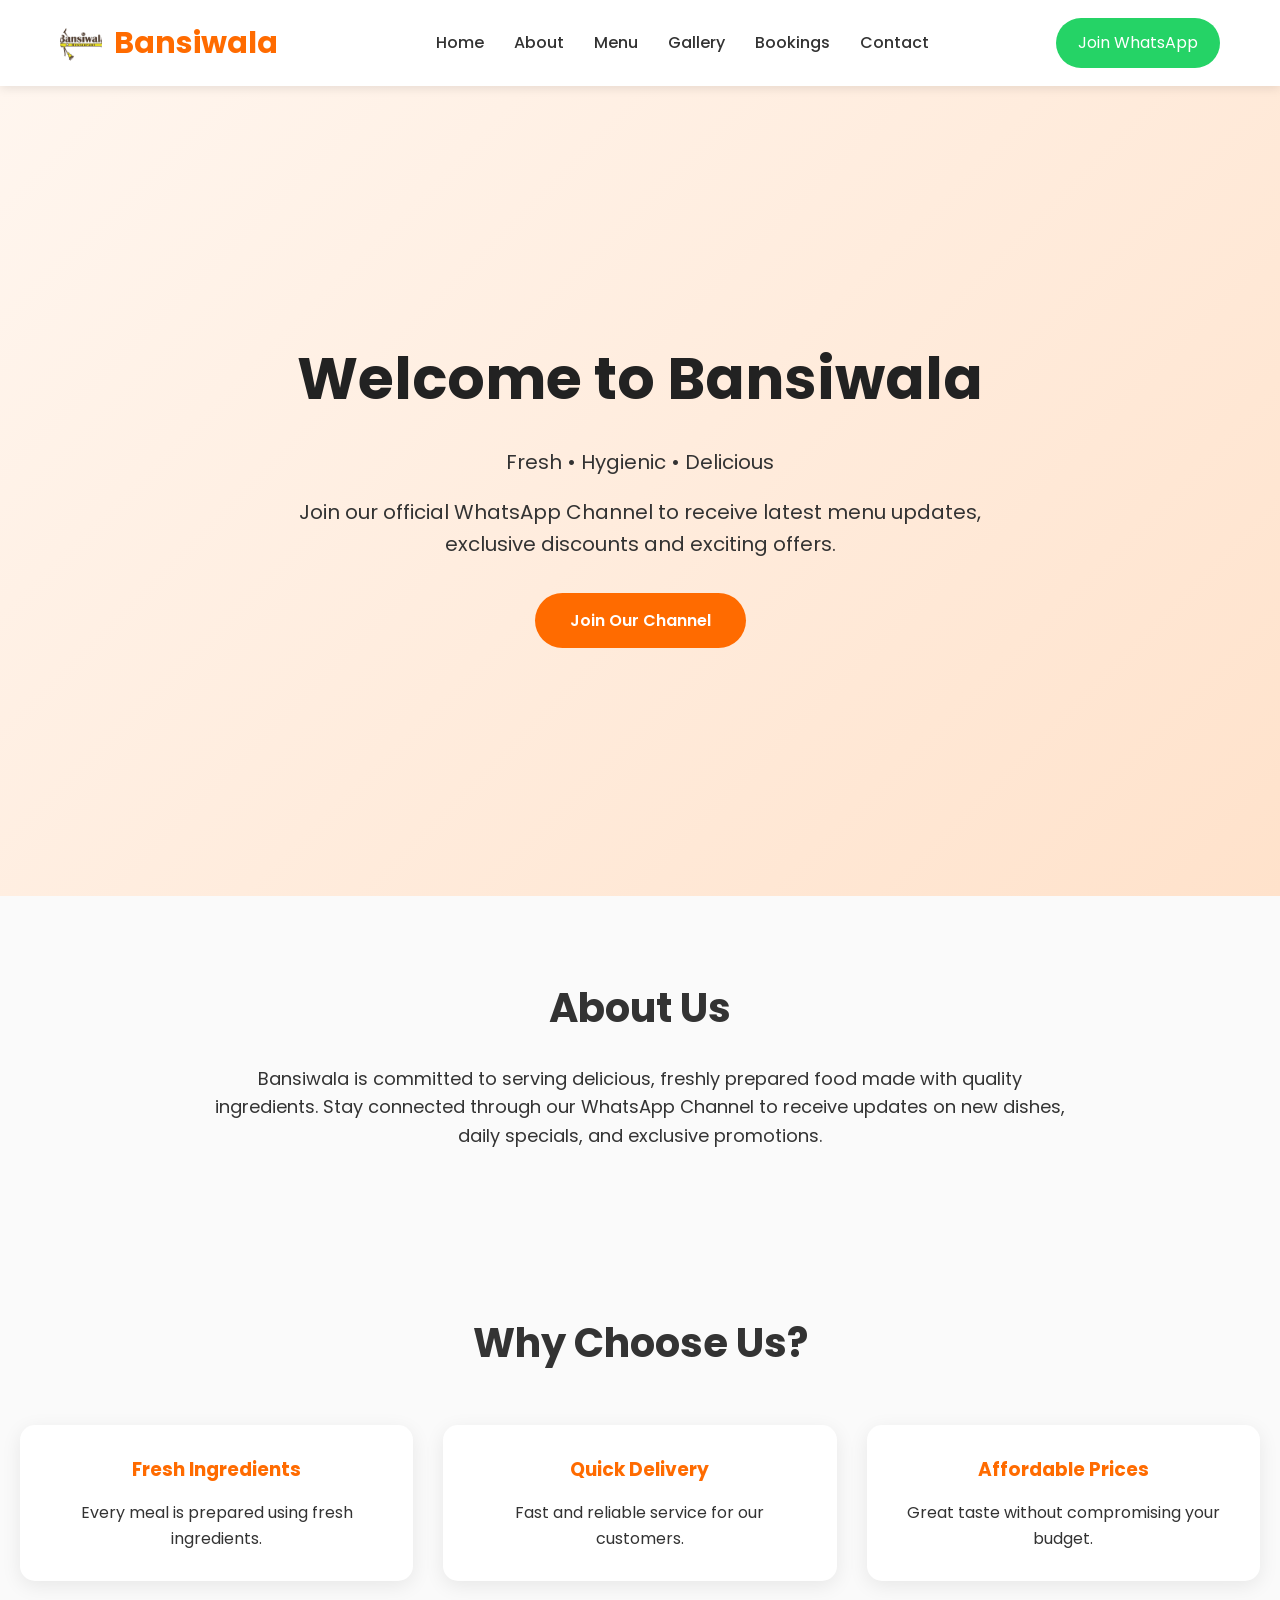
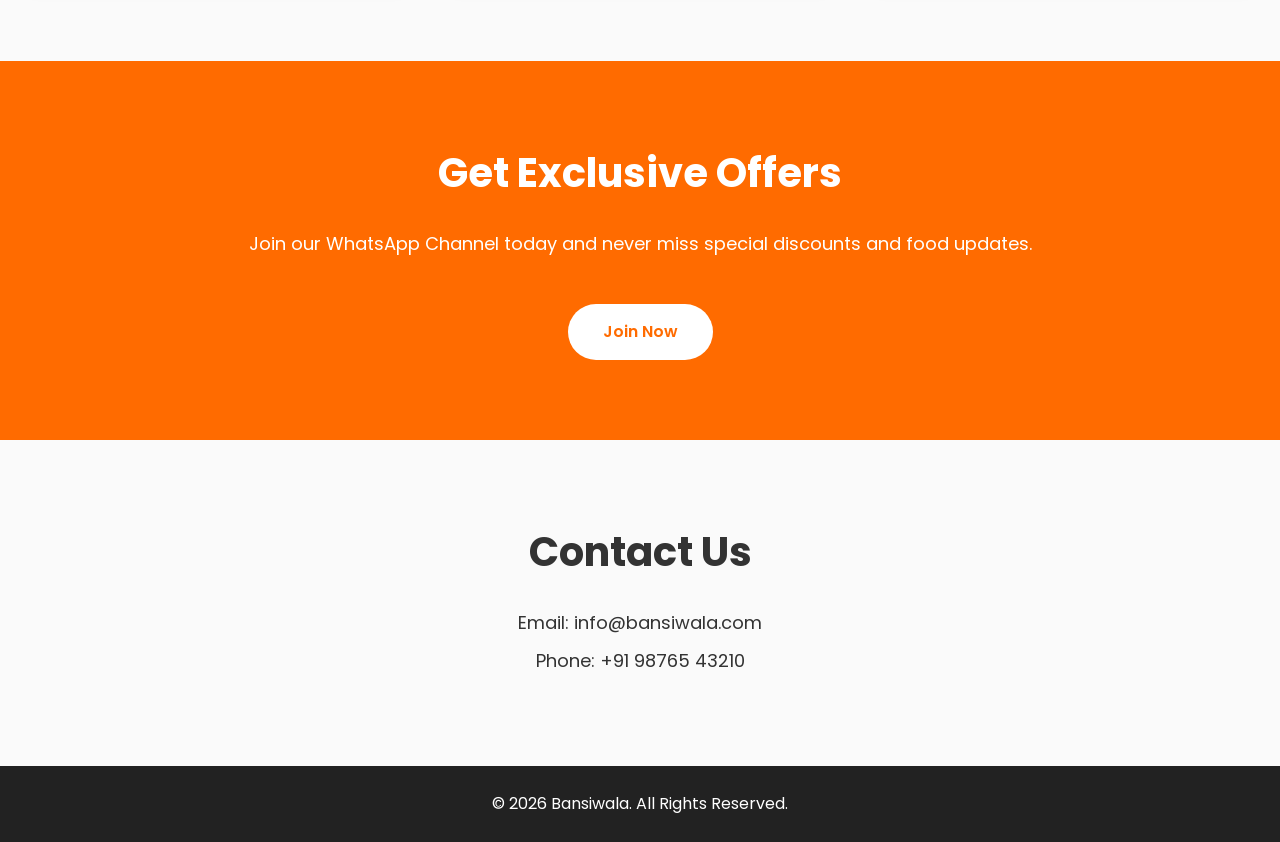
==== commit cbfc6a20: "Add bookings page and menu updates" ====
--- a/index.html
+++ b/index.html
@@ -24,6 +24,7 @@
                 <li><a href="#about">About</a></li>
                 <li><a href="menu.html">Menu</a></li>
                 <li><a href="gallery.html">Gallery</a></li>
+                <li><a href="bookings.html">Bookings</a></li>
                 <li><a href="#contact">Contact</a></li>
             </ul>
 
--- a/css/style.css
+++ b/css/style.css
@@ -43,8 +43,10 @@
 
 .logo-img{
     width:42px;
-    height:auto;
+    height:42px;
     display:block;
+    border-radius:50%;
+    object-fit:cover;
 }
 
 .logo h2{
@@ -87,6 +89,341 @@
     background:#1ea952;
 }
 
+.cart-btn{
+    background:#ff6b00;
+    color:#fff;
+    padding:12px 20px;
+    border-radius:40px;
+    border:none;
+    cursor:pointer;
+    font-weight:600;
+    transition:.3s;
+}
+
+.cart-btn:hover{
+    background:#e65c00;
+}
+
+.add-to-cart{
+    background:#ff6b00;
+    color:#fff;
+    border:none;
+    padding:12px 18px;
+    border-radius:10px;
+    cursor:pointer;
+    font-weight:600;
+    transition:.3s;
+}
+
+.add-to-cart:hover{
+    background:#e65c00;
+}
+
+.modal{
+    display:none;
+    position:fixed;
+    inset:0;
+    background:rgba(0,0,0,0.45);
+    align-items:center;
+    justify-content:center;
+    padding:20px;
+    z-index:2000;
+}
+
+.modal.open{
+    display:flex;
+}
+
+.modal-content{
+    width:100%;
+    max-width:580px;
+    background:#fffefb;
+    padding:28px 24px 24px;
+    border-radius:26px;
+    box-shadow:0 28px 100px rgba(0,0,0,0.18);
+    position:relative;
+    border:1px solid rgba(255,107,0,0.22);
+}
+
+.modal-content h2{
+    margin:0 0 18px;
+    color:#ff6b00;
+    font-size:28px;
+    letter-spacing:.2px;
+    text-align:center;
+}
+
+#cartItems{
+    max-height:420px;
+    overflow-y:auto;
+    padding-right:6px;
+    margin-bottom:14px;
+}
+
+#cartItems::-webkit-scrollbar{
+    width:8px;
+}
+
+#cartItems::-webkit-scrollbar-track{
+    background:transparent;
+}
+
+#cartItems::-webkit-scrollbar-thumb{
+    background:rgba(255,107,0,0.35);
+    border-radius:999px;
+}
+
+.cart-total{
+    background:#fff7ed;
+    border:1px solid rgba(255,107,0,0.12);
+    padding:18px 20px;
+    border-radius:18px;
+    display:flex;
+    justify-content:space-between;
+    align-items:center;
+    gap:12px;
+}
+
+.cart-total h3{
+    margin:0;
+    font-size:18px;
+    color:#333;
+}
+
+.cart-total span{
+    color:#ff6b00;
+    font-weight:700;
+    font-size:20px;
+}
+
+.cart-item{
+    display:flex;
+    justify-content:space-between;
+    align-items:center;
+    gap:14px;
+    padding:18px 18px;
+    border-radius:18px;
+    background:#fff;
+    margin-bottom:14px;
+    border:1px solid rgba(255,107,0,0.12);
+}
+
+.cart-item:last-child{
+    margin-bottom:0;
+}
+
+.cart-item h4{
+    font-size:17px;
+    margin:0 0 8px;
+}
+
+.cart-item p{
+    margin:0;
+    color:#666;
+    font-size:15px;
+}
+
+.cart-item-right{
+    display:flex;
+    align-items:center;
+    gap:10px;
+    flex-wrap:wrap;
+    justify-content:flex-end;
+    min-width:145px;
+}
+
+.qty-controls{
+    display:flex;
+    align-items:center;
+    gap:8px;
+    margin-top:10px;
+}
+
+.qty-btn{
+    width:32px;
+    height:32px;
+    border:none;
+    background:#ff6b00;
+    color:#fff;
+    border-radius:10px;
+    cursor:pointer;
+    font-size:18px;
+    line-height:1;
+    transition:.3s;
+}
+
+.qty-btn:hover{
+    background:#e65c00;
+}
+
+.qty-value{
+    min-width:28px;
+    text-align:center;
+    font-weight:700;
+}
+
+.remove-item-btn{
+    background:#fff;
+    color:#ff6b00;
+    border:1px solid #ff6b00;
+    border-radius:10px;
+    padding:8px 14px;
+    cursor:pointer;
+    transition:.3s;
+}
+
+.remove-item-btn:hover{
+    background:#ff6b00;
+    color:#fff;
+}
+
+.checkout-btn{
+    background:#ff6b00;
+    color:#fff;
+    border:none;
+    padding:14px 25px;
+    border-radius:14px;
+    cursor:pointer;
+    transition:.3s;
+    width:100%;
+    font-size:16px;
+}
+
+.checkout-btn:hover{
+    background:#e65c00;
+}
+
+@media(max-width:640px){
+    .cart-item{
+        flex-direction:column;
+        align-items:flex-start;
+    }
+
+    .cart-item-right{
+        width:100%;
+        justify-content:space-between;
+    }
+
+    .cart-total{
+        flex-direction:column;
+        align-items:flex-start;
+    }
+}
+
+.close{
+    position:absolute;
+    top:18px;
+    right:18px;
+    width:38px;
+    height:38px;
+    display:flex;
+    align-items:center;
+    justify-content:center;
+    cursor:pointer;
+    border-radius:50%;
+    background:#f5f5f5;
+    font-size:22px;
+    color:#333;
+}
+
+.cart-item{
+    display:flex;
+    justify-content:space-between;
+    align-items:center;
+    gap:12px;
+    padding:18px 16px;
+    border-radius:14px;
+    background:#fff7ed;
+    margin-bottom:12px;
+    border:1px solid rgba(255,107,0,0.12);
+}
+
+.cart-item:last-child{
+    border-bottom:none;
+}
+
+.cart-item h4{
+    font-size:16px;
+    margin:0;
+}
+
+.cart-item span{
+    font-weight:700;
+}
+
+.cart-item-right{
+    display:flex;
+    align-items:center;
+    gap:10px;
+}
+
+.qty-controls{
+    display:flex;
+    align-items:center;
+    gap:8px;
+    margin-top:8px;
+}
+
+.qty-btn{
+    width:32px;
+    height:32px;
+    border:none;
+    background:#ff6b00;
+    color:#fff;
+    border-radius:8px;
+    cursor:pointer;
+    font-size:18px;
+    line-height:1;
+    transition:.3s;
+}
+
+.qty-btn:hover{
+    background:#e65c00;
+}
+
+.qty-value{
+    min-width:28px;
+    text-align:center;
+    font-weight:600;
+}
+
+.remove-item-btn{
+    background:#fff;
+    color:#ff6b00;
+    border:1px solid #ff6b00;
+    border-radius:10px;
+    padding:8px 12px;
+    cursor:pointer;
+    transition:.3s;
+}
+
+.remove-item-btn:hover{
+    background:#ff6b00;
+    color:#fff;
+}
+
+.cart-actions{
+    display:flex;
+    justify-content:flex-end;
+    gap:12px;
+    flex-wrap:wrap;
+    margin-top:18px;
+}
+
+.checkout-btn{
+    background:#ff6b00;
+    color:#fff;
+    border:none;
+    padding:12px 20px;
+    border-radius:10px;
+    cursor:pointer;
+    transition:.3s;
+}
+
+.checkout-btn:hover{
+    background:#e65c00;
+}
+
 /* ================= HERO ================= */
 
 .hero{
@@ -148,6 +485,106 @@
     max-width:850px;
     margin:auto;
     font-size:18px;
+}
+
+.booking-section{
+    display:grid;
+    grid-template-columns:1.1fr 1fr;
+    gap:32px;
+    align-items:start;
+    padding:60px 20px 80px;
+    max-width:1200px;
+    margin:auto;
+}
+
+.booking-info,
+.booking-form-card{
+    background:#fff;
+    border-radius:24px;
+    padding:30px;
+    box-shadow:0 10px 30px rgba(0,0,0,0.08);
+}
+
+.booking-info h2,
+.booking-form-card h2{
+    color:#ff6b00;
+    margin-bottom:12px;
+    text-align:left;
+}
+
+.booking-info p,
+.booking-form-card p{
+    text-align:left;
+    max-width:none;
+}
+
+.service-cards{
+    display:grid;
+    gap:16px;
+    margin-top:20px;
+}
+
+.service-card{
+    background:#fff7ed;
+    border:1px solid rgba(255,107,0,0.15);
+    border-radius:16px;
+    padding:16px 18px;
+}
+
+.booking-form-card form{
+    display:grid;
+    gap:16px;
+}
+
+.booking-form-card label{
+    display:grid;
+    gap:8px;
+    font-weight:600;
+    color:#333;
+}
+
+.booking-form-card input,
+.booking-form-card select,
+.booking-form-card textarea{
+    width:100%;
+    padding:12px 14px;
+    border-radius:12px;
+    border:1px solid #ddd;
+    font-size:15px;
+}
+
+.booking-form-card input:focus,
+.booking-form-card select:focus,
+.booking-form-card textarea:focus{
+    outline:none;
+    border-color:#ff6b00;
+    box-shadow:0 0 0 2px rgba(255,107,0,0.12);
+}
+
+.submit-btn{
+    background:#ff6b00;
+    color:#fff;
+    border:none;
+    padding:14px 20px;
+    border-radius:12px;
+    cursor:pointer;
+    font-weight:600;
+    transition:.3s;
+}
+
+.submit-btn:hover{
+    background:#e65c00;
+}
+
+.form-message{
+    color:#1ea952;
+    font-weight:600;
+}
+
+@media (max-width: 900px){
+    .booking-section{
+        grid-template-columns:1fr;
+    }
 }
 
 /* ================= FEATURED ================= */
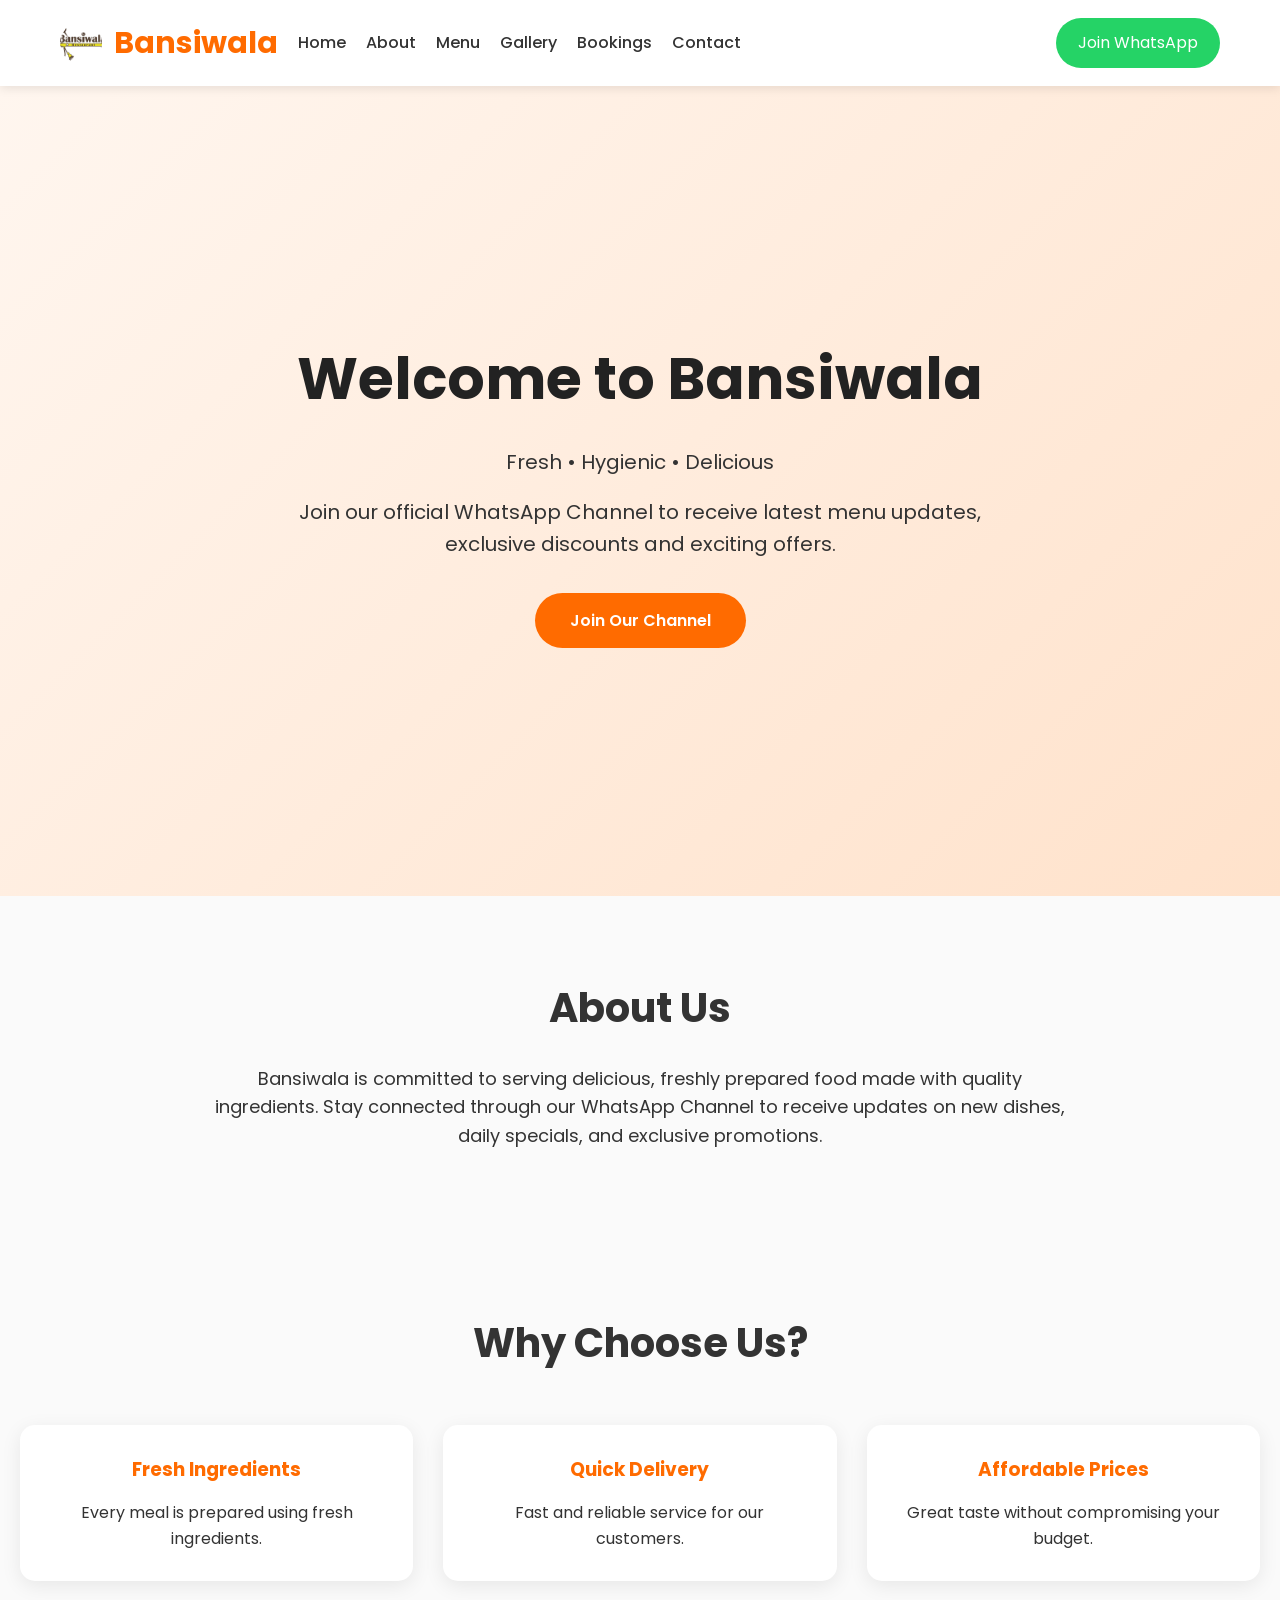
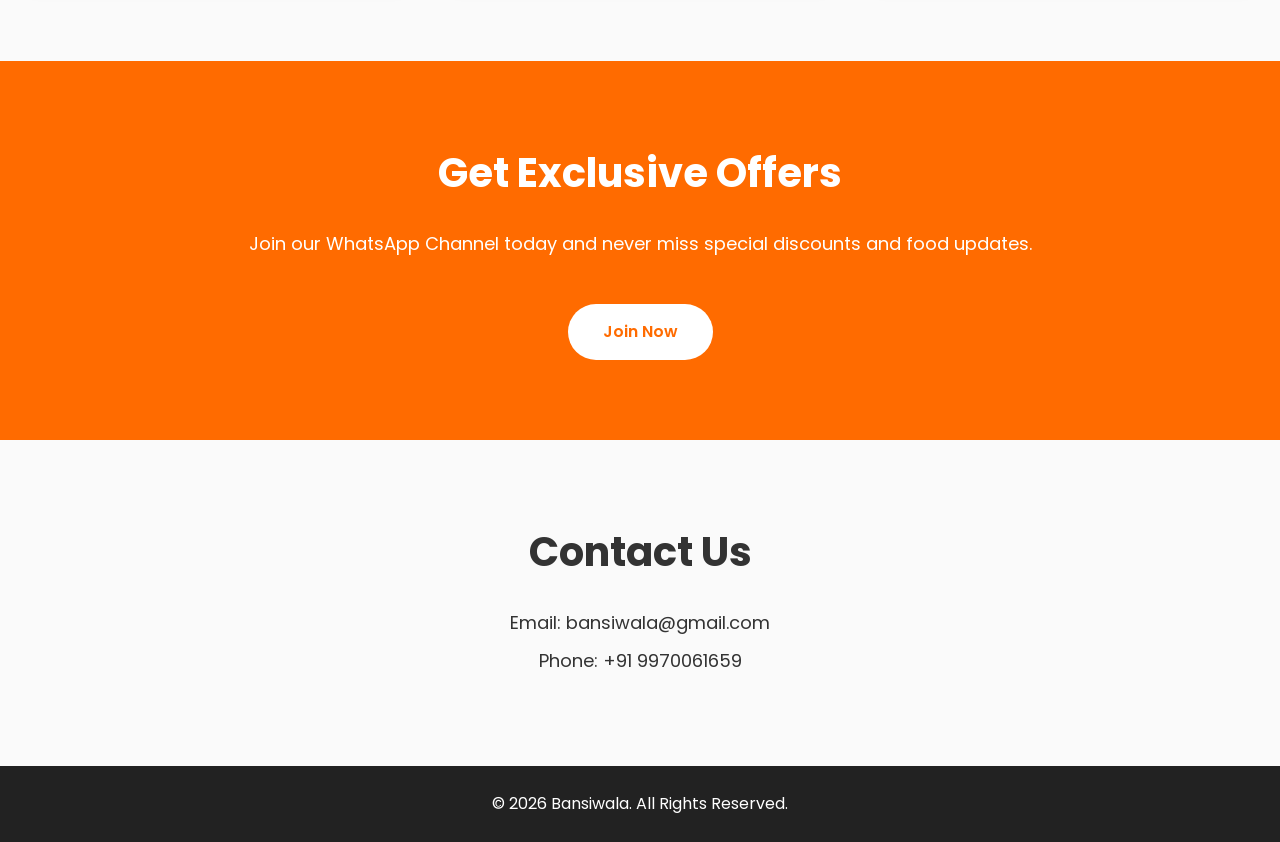
==== commit e584b228: "Save workspace changes" ====
--- a/index.html
+++ b/index.html
@@ -125,9 +125,9 @@
 
         <h2>Contact Us</h2>
 
-        <p>Email: info@bansiwala.com</p>
+        <p>Email: bansiwala@gmail.com</p>
 
-        <p>Phone: +91 98765 43210</p>
+        <p>Phone: +91 9970061659</p>
 
     </section>
 
--- a/css/style.css
+++ b/css/style.css
@@ -33,6 +33,8 @@
     display:flex;
     justify-content:space-between;
     align-items:center;
+    gap:12px 20px;
+    flex-wrap:wrap;
 }
 
 .logo{
@@ -58,11 +60,14 @@
 
 .nav-links{
     display:flex;
+    flex-wrap:wrap;
     list-style:none;
+    justify-content:center;
+    gap:12px 20px;
 }
 
 .nav-links li{
-    margin-left:30px;
+    margin-left:0;
 }
 
 .nav-links a{
@@ -83,6 +88,7 @@
     border-radius:40px;
     text-decoration:none;
     transition:.3s;
+    margin-left:auto;
 }
 
 .join-btn:hover{
@@ -293,6 +299,23 @@
     background:#e65c00;
 }
 
+@media(max-width:900px){
+    .navbar{
+        justify-content:center;
+    }
+
+    .join-btn{
+        margin-left:0;
+        width:100%;
+        text-align:center;
+    }
+
+    .nav-links{
+        width:100%;
+        justify-content:center;
+    }
+}
+
 @media(max-width:640px){
     .cart-item{
         flex-direction:column;
@@ -581,6 +604,42 @@
     font-weight:600;
 }
 
+.contact-info-section{
+    max-width:1200px;
+    margin:auto;
+    padding:0 20px 80px;
+}
+
+.contact-info-card{
+    background:#fff;
+    border-radius:24px;
+    padding:30px;
+    box-shadow:0 10px 30px rgba(0,0,0,0.08);
+}
+
+.contact-info-card h2{
+    color:#ff6b00;
+    margin-bottom:12px;
+    text-align:left;
+}
+
+.contact-info-card ul{
+    list-style:none;
+    padding:0;
+    margin-top:16px;
+    display:grid;
+    gap:10px;
+}
+
+.contact-info-card a{
+    color:#ff6b00;
+    text-decoration:none;
+}
+
+.contact-info-card a:hover{
+    text-decoration:underline;
+}
+
 @media (max-width: 900px){
     .booking-section{
         grid-template-columns:1fr;
